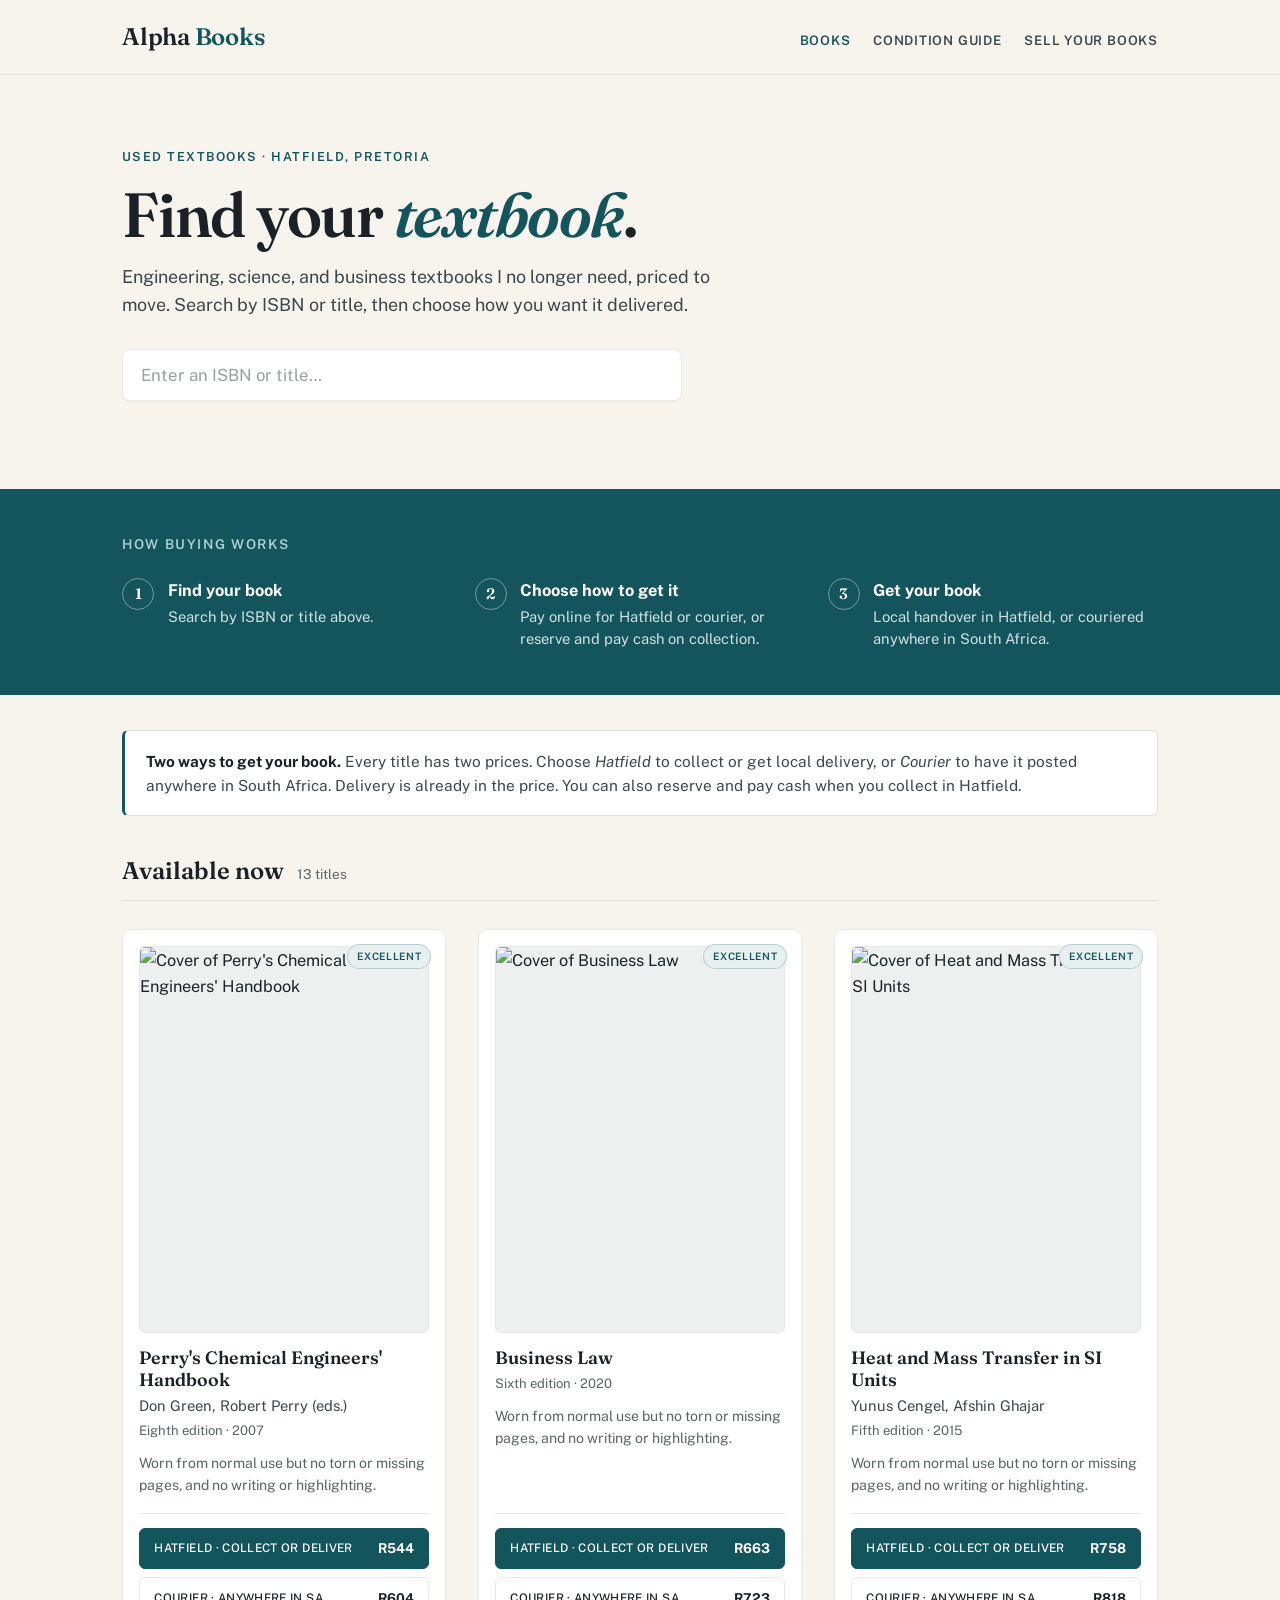
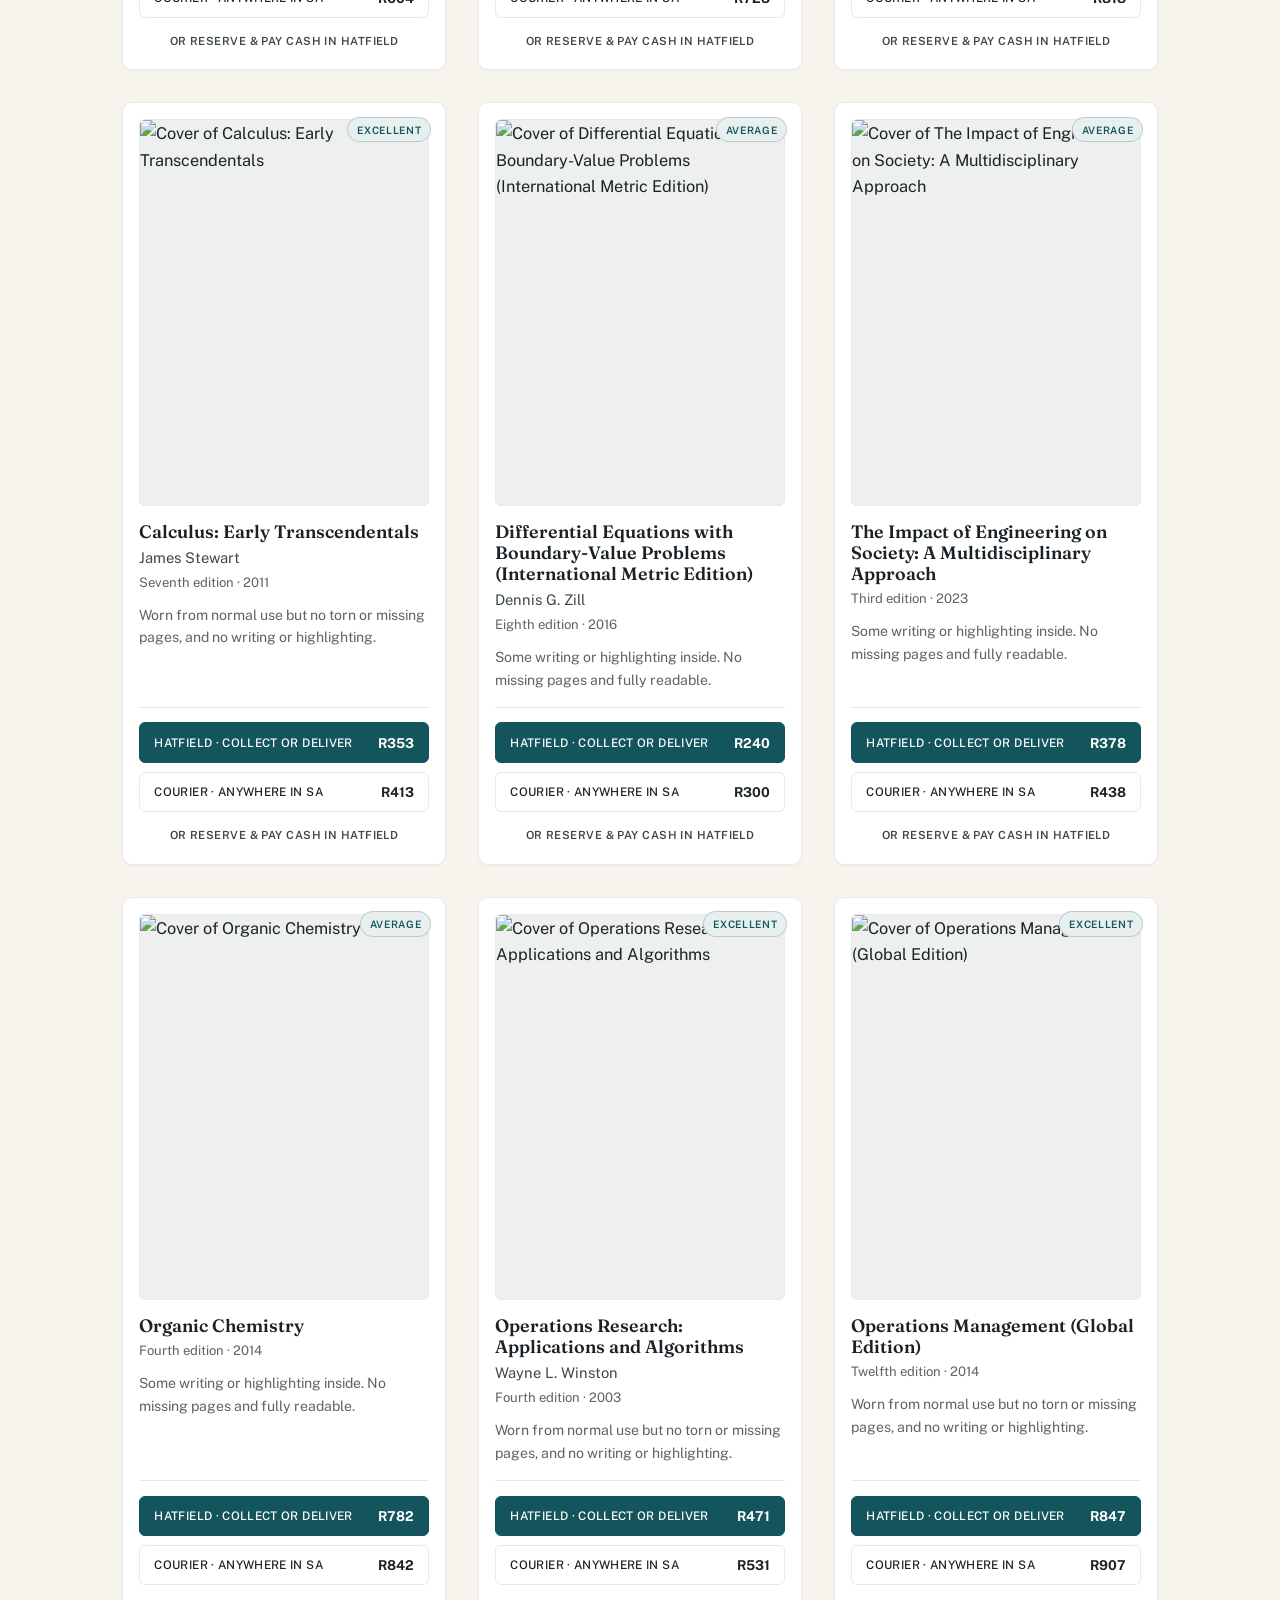
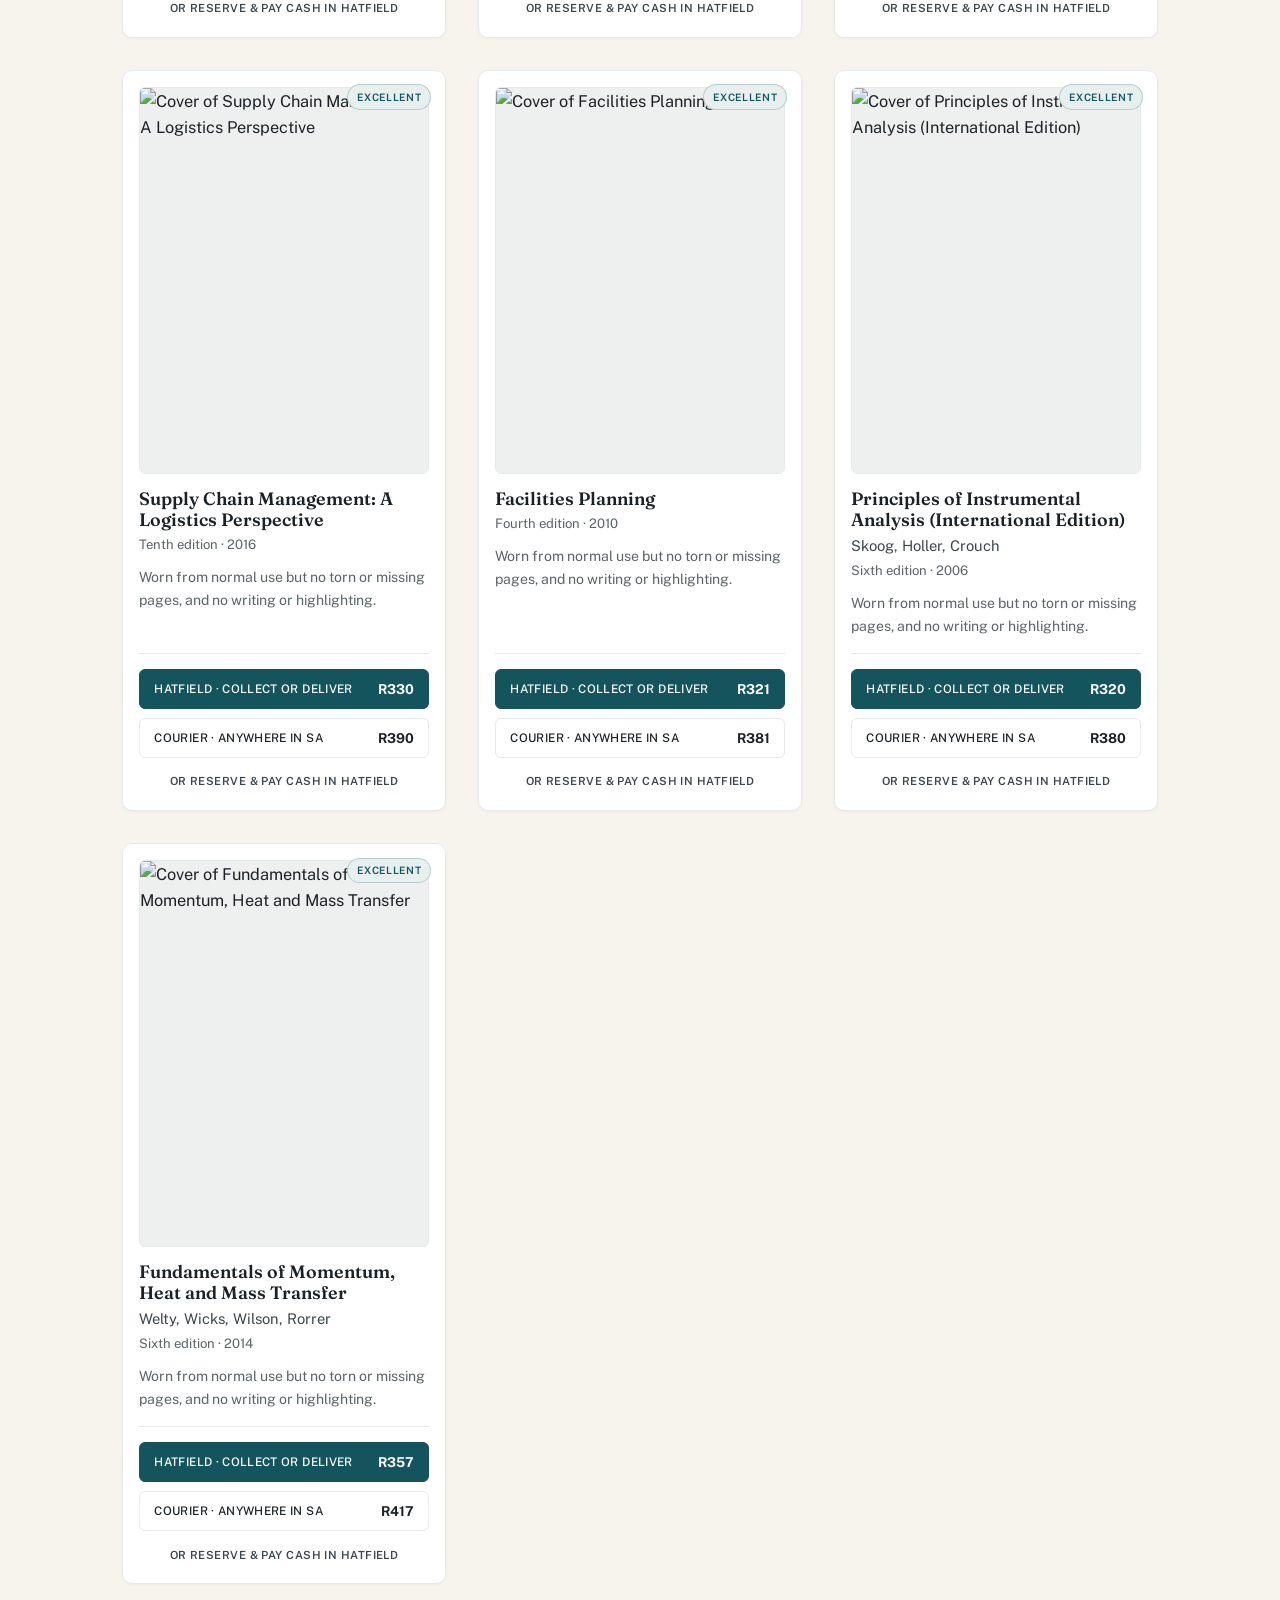
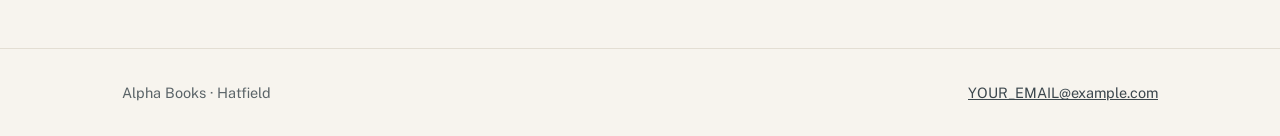
==== index.html @ f1df75d4 "Add files via upload" ====
<!DOCTYPE html>
<html lang="en">
<head>
<meta charset="UTF-8">
<meta name="viewport" content="width=device-width, initial-scale=1.0">
<title>Alpha Books Hatfield | Used textbooks for sale</title>
<meta name="description" content="Used engineering, science, and business textbooks for sale. Search by ISBN or title. Collect in Hatfield, courier anywhere in SA, or pay cash on collection.">

<link rel="preconnect" href="https://fonts.googleapis.com">
<link rel="preconnect" href="https://fonts.gstatic.com" crossorigin>
<link href="https://fonts.googleapis.com/css2?family=Fraunces:ital,opsz,wght@0,9..144,400;0,9..144,600;1,9..144,600&family=Public+Sans:wght@400;500;600;700&display=swap" rel="stylesheet">

<link rel="stylesheet" href="styles.css">
</head>
<body>

<header class="site-header">
  <div class="wrap">
    <a class="brand" href="index.html">Alpha <span>Books</span></a>
    <nav class="nav" aria-label="Primary">
      <a href="index.html" aria-current="page">Books</a>
      <a href="condition.html">Condition guide</a>
      <a href="sell.html">Sell your books</a>
    </nav>
  </div>
</header>

<main>
  <section class="hero">
    <div class="wrap">
      <p class="eyebrow">Used textbooks &middot; Hatfield, Pretoria</p>
      <h1>Find your <em>textbook</em>.</h1>
      <p>Engineering, science, and business textbooks I no longer need, priced to move. Search by ISBN or title, then choose how you want it delivered.</p>
      <div class="hero-search">
        <label for="search" class="visually-hidden">Search by ISBN or title</label>
        <input id="search" type="search" inputmode="search" autocomplete="off"
               placeholder="Enter an ISBN or title…">
      </div>
    </div>
  </section>

  <section class="steps-band">
    <div class="wrap">
      <h2>How buying works</h2>
      <ol class="band-steps">
        <li><span>1</span><div><strong>Find your book</strong>Search by ISBN or title above.</div></li>
        <li><span>2</span><div><strong>Choose how to get it</strong>Pay online for Hatfield or courier, or reserve and pay cash on collection.</div></li>
        <li><span>3</span><div><strong>Get your book</strong>Local handover in Hatfield, or couriered anywhere in South Africa.</div></li>
      </ol>
    </div>
  </section>

  <div class="wrap">
    <div class="note">
      <strong>Two ways to get your book.</strong> Every title has two prices. Choose
      <em>Hatfield</em> to collect or get local delivery, or <em>Courier</em> to have it
      posted anywhere in South Africa. Delivery is already in the price. You can also
      reserve and pay cash when you collect in Hatfield.
    </div>

    <div class="section-head">
      <h2>Available now</h2>
      <span class="count" id="count">Loading…</span>
    </div>

    <!-- The shelf is built from books.js. To manage your stock, edit books.js. -->
    <div class="shelf" id="shelf"></div>

    <p class="no-results" id="no-results" hidden>
      No match on the shelf right now.
      <a href="mailto:YOUR_EMAIL@example.com?subject=Book%20request">Ask me to look out for it</a>.
    </p>
  </div>
</main>

<footer class="site-footer">
  <div class="wrap">
    <span>Alpha Books &middot; Hatfield</span>
    <span><a href="mailto:YOUR_EMAIL@example.com">YOUR_EMAIL@example.com</a></span>
  </div>
</footer>

<script src="books.js"></script>
<script src="app.js"></script>
</body>
</html>
---- styles.css ----
/* =========================================================
   Second Reader — styled to the Alpha CR Solutions identity
   Teal + warm cream, Fraunces display, Public Sans body.
   ========================================================= */

:root {
  --paper:     #f7f4ee;  /* cream page background */
  --surface:   #ffffff;  /* white cards */
  --ink:       #1b2227;  /* primary text */
  --ink-2:     #3c474d;  /* secondary text */
  --muted:     #5b6468;  /* captions */
  --teal:      #14545c;  /* brand teal */
  --teal-dark: #0e3d44;  /* hover */
  --teal-soft: #e7efef;  /* tint */
  --line:      #e3ded3;  /* hairline on cream */
  --line-2:    #e7eaea;  /* hairline on white */

  --display: "Fraunces", Georgia, "Times New Roman", serif;
  --body:    "Public Sans", system-ui, -apple-system, sans-serif;
  --mono:    "Public Sans", system-ui, sans-serif;

  --maxw: 1100px;
  --gap: clamp(1rem, 2.5vw, 2rem);
}

*, *::before, *::after { box-sizing: border-box; }
html { -webkit-text-size-adjust: 100%; }

body {
  margin: 0;
  background: var(--paper);
  color: var(--ink);
  font-family: var(--body);
  font-size: 1.02rem;
  line-height: 1.6;
  font-weight: 400;
  min-height: 100vh;
  display: flex;
  flex-direction: column;
}
main { flex: 1; }
img { max-width: 100%; display: block; }
a { color: var(--teal); }

:focus-visible { outline: 2px solid var(--teal); outline-offset: 3px; }

.wrap {
  width: 100%;
  max-width: var(--maxw);
  margin-inline: auto;
  padding-inline: var(--gap);
}

/* ---------- Header / nav ---------- */
.site-header { border-bottom: 1px solid var(--line); background: var(--paper); }
.site-header .wrap {
  display: flex; align-items: baseline; justify-content: space-between;
  gap: 1rem; padding-block: 1.1rem; flex-wrap: wrap;
}
.brand {
  font-family: var(--display); font-weight: 600; font-size: 1.5rem;
  letter-spacing: -0.01em; text-decoration: none; color: var(--ink);
}
.brand span { color: var(--teal); }
.nav {
  display: flex; gap: 1.4rem; font-family: var(--body);
  font-size: 0.82rem; font-weight: 600; text-transform: uppercase; letter-spacing: 0.06em;
}
.nav a { text-decoration: none; color: var(--ink-2); padding-block: 0.2rem; }
.nav a:hover, .nav a[aria-current="page"] { color: var(--teal); }

/* ---------- Hero ---------- */
.hero { padding-block: clamp(2.5rem, 7vw, 4.5rem) clamp(1.5rem, 4vw, 2.5rem); }
.hero .eyebrow {
  font-family: var(--body); font-size: 0.78rem; font-weight: 600;
  text-transform: uppercase; letter-spacing: 0.12em; color: var(--teal); margin: 0 0 1rem;
}
.hero h1 {
  font-family: var(--display); font-weight: 600;
  font-size: clamp(2.3rem, 6vw, 3.9rem); line-height: 1.03;
  letter-spacing: -0.02em; margin: 0 0 1rem; max-width: 18ch;
}
.hero h1 em { font-style: italic; color: var(--teal); }
.hero p { max-width: 54ch; color: var(--ink-2); font-size: 1.12rem; margin: 0; }

.hero-search { margin-top: 1.8rem; max-width: 560px; }
.hero-search input {
  width: 100%; font-family: var(--body); font-size: 1.05rem; color: var(--ink);
  background: var(--surface); border: 1px solid var(--line-2); border-radius: 8px;
  padding: 0.95rem 1.1rem; box-shadow: 0 1px 2px rgba(0,0,0,0.04);
}
.hero-search input::placeholder { color: #98a0a3; }

/* ---------- Steps band (how it works) ---------- */
.steps-band {
  background: var(--teal); color: #eaf3f3;
  margin-top: clamp(2rem, 5vw, 3rem); padding-block: clamp(2rem, 4vw, 2.8rem);
}
.steps-band h2 {
  font-family: var(--body); font-weight: 600; font-size: 0.85rem;
  text-transform: uppercase; letter-spacing: 0.12em; color: #a9d2d4;
  margin: 0 0 1.4rem;
}
.band-steps {
  list-style: none; margin: 0; padding: 0;
  display: grid; grid-template-columns: repeat(auto-fit, minmax(220px, 1fr)); gap: 1.4rem;
}
.band-steps li { display: flex; gap: 0.85rem; align-items: flex-start; }
.band-steps li > span {
  flex-shrink: 0; width: 2rem; height: 2rem; border-radius: 50%;
  border: 1px solid rgba(255,255,255,0.4); display: grid; place-items: center;
  font-family: var(--display); font-weight: 600; font-size: 0.95rem; color: #fff;
}
.band-steps strong { display: block; color: #fff; font-size: 1.02rem; margin-bottom: 0.2rem; }
.band-steps div { font-size: 0.92rem; color: #cfe3e3; line-height: 1.5; }

/* ---------- Delivery note ---------- */
.note {
  border: 1px solid var(--line); border-left: 3px solid var(--teal);
  background: var(--surface); border-radius: 6px;
  padding: 1.1rem 1.3rem; margin-block: 2.2rem; font-size: 0.96rem; color: var(--ink-2);
}
.note strong { color: var(--ink); }

/* ---------- Section heading ---------- */
.section-head {
  display: flex; align-items: baseline; gap: 0.8rem;
  border-bottom: 1px solid var(--line); padding-bottom: 0.6rem; margin-block: 2.2rem 1.8rem;
}
.section-head h2 { font-family: var(--display); font-weight: 600; font-size: 1.5rem; margin: 0; }
.section-head .count { font-family: var(--body); font-size: 0.85rem; color: var(--muted); }

/* ---------- Book grid ---------- */
.shelf {
  display: grid; grid-template-columns: repeat(auto-fill, minmax(min(100%, 270px), 1fr));
  gap: var(--gap); padding-bottom: 4rem;
}
.book {
  background: var(--surface); border: 1px solid var(--line-2); border-radius: 10px;
  padding: 1rem; display: flex; flex-direction: column; position: relative;
  box-shadow: 0 1px 3px rgba(0,0,0,0.04);
}
.book .cover {
  aspect-ratio: 3 / 4; background: #eef0ef; border: 1px solid var(--line-2);
  border-radius: 6px; overflow: hidden; margin-bottom: 0.9rem;
}
.book .cover img { width: 100%; height: 100%; object-fit: cover; }

.stamp {
  position: absolute; top: 0.85rem; right: 0.85rem;
  font-family: var(--body); font-weight: 600; font-size: 0.64rem;
  letter-spacing: 0.07em; text-transform: uppercase; color: var(--teal);
  background: var(--teal-soft); border: 1px solid rgba(20,84,92,0.22);
  border-radius: 999px; padding: 0.22rem 0.55rem;
}

.book h3 { font-family: var(--display); font-weight: 600; font-size: 1.12rem; line-height: 1.18; margin: 0 0 0.25rem; }
.book .author { color: var(--ink-2); font-size: 0.92rem; margin: 0 0 0.15rem; }
.book .detail { color: var(--muted); font-size: 0.82rem; margin: 0 0 0.7rem; }
.book .blurb { font-size: 0.88rem; color: var(--muted); margin: 0 0 1rem; flex: 1; }

.buy-row { border-top: 1px solid var(--line-2); padding-top: 0.9rem; display: grid; gap: 0.55rem; }
.buy {
  display: flex; align-items: center; justify-content: space-between; gap: 0.6rem; width: 100%;
  font-family: var(--body); font-weight: 500; font-size: 0.85rem;
  background: var(--teal); color: #fff; border: 1px solid var(--teal); border-radius: 6px;
  padding: 0.7rem 0.9rem; cursor: pointer; text-decoration: none;
  transition: background 120ms ease, border-color 120ms ease, color 120ms ease;
}
.buy:hover { background: var(--teal-dark); border-color: var(--teal-dark); }
.buy .label { text-transform: uppercase; letter-spacing: 0.03em; font-size: 0.74rem; }
.buy .price { font-weight: 700; }
.buy.alt { background: transparent; color: var(--ink); border-color: var(--line-2); }
.buy.alt:hover { background: var(--teal); color: #fff; border-color: var(--teal); }

.cod-link {
  display: block; text-align: center; font-family: var(--body); font-weight: 600;
  font-size: 0.7rem; letter-spacing: 0.04em; text-transform: uppercase;
  color: var(--ink-2); text-decoration: none; padding: 0.4rem 0 0.1rem;
  border-bottom: 1px dotted transparent; align-self: center;
}
.cod-link:hover, .cod-link:focus-visible { color: var(--teal); border-bottom-color: var(--teal); }

/* ---------- Forms ---------- */
.form-page { padding-block: clamp(2rem, 5vw, 3.5rem) 4rem; }
.form-page h1 {
  font-family: var(--display); font-weight: 600;
  font-size: clamp(2rem, 5vw, 2.9rem); letter-spacing: -0.02em; margin: 0 0 1rem;
}
.lede { max-width: 62ch; color: var(--ink-2); font-size: 1.08rem; }

.steps {
  list-style: none; counter-reset: step; padding: 0; margin: 2rem 0;
  display: grid; gap: 0.6rem; max-width: 62ch;
}
.steps li { counter-increment: step; position: relative; padding-left: 2.6rem; color: var(--ink-2); }
.steps li::before {
  content: counter(step); position: absolute; left: 0; top: -0.1rem;
  font-family: var(--display); font-weight: 600; color: var(--teal);
  border: 1px solid var(--teal); border-radius: 50%;
  width: 1.8rem; height: 1.8rem; display: grid; place-items: center; font-size: 0.85rem;
}

form.card-form {
  background: var(--surface); border: 1px solid var(--line-2); border-radius: 10px;
  padding: clamp(1.2rem, 3vw, 2rem); max-width: 640px; margin-top: 1.5rem;
}
.field { margin-bottom: 1.1rem; }
.field label {
  display: block; font-family: var(--body); font-weight: 600; font-size: 0.76rem;
  text-transform: uppercase; letter-spacing: 0.06em; color: var(--ink-2); margin-bottom: 0.35rem;
}
.field input, .field select, .field textarea {
  width: 100%; font-family: var(--body); font-size: 1rem; color: var(--ink);
  background: var(--paper); border: 1px solid var(--line); border-radius: 6px; padding: 0.65rem 0.7rem;
}
.field textarea { min-height: 7rem; resize: vertical; }
.field .hint { font-size: 0.82rem; color: var(--muted); margin-top: 0.35rem; }
.row2 { display: grid; grid-template-columns: 1fr 1fr; gap: 1rem; }
@media (max-width: 520px) { .row2 { grid-template-columns: 1fr; } }

button.submit {
  font-family: var(--body); font-weight: 600; text-transform: uppercase; letter-spacing: 0.05em;
  font-size: 0.9rem; background: var(--teal); color: #fff; border: 1px solid var(--teal);
  border-radius: 6px; padding: 0.8rem 1.4rem; cursor: pointer;
}
button.submit:hover { background: var(--teal-dark); border-color: var(--teal-dark); }

/* ---------- Thanks ---------- */
.thanks { padding-block: clamp(3rem, 8vw, 5rem) 4rem; }
.thanks .check {
  display: inline-block; font-family: var(--body); font-weight: 600; color: var(--teal);
  background: var(--teal-soft); border: 1px solid rgba(20,84,92,0.22); border-radius: 999px;
  padding: 0.3rem 0.7rem; text-transform: uppercase; letter-spacing: 0.07em;
  font-size: 0.78rem; margin-bottom: 1.4rem;
}

/* ---------- Search (legacy / shared) ---------- */
.search { margin-bottom: 1.6rem; }
.search input {
  width: 100%; max-width: 440px; font-family: var(--body); font-size: 0.98rem; color: var(--ink);
  background: var(--surface); border: 1px solid var(--line-2); border-radius: 8px; padding: 0.75rem 0.95rem;
}
.no-results { color: var(--muted); padding: 0.5rem 0 4rem; }
.no-results a { color: var(--teal); }

.visually-hidden {
  position: absolute; width: 1px; height: 1px; padding: 0; margin: -1px;
  overflow: hidden; clip: rect(0 0 0 0); white-space: nowrap; border: 0;
}

/* ---------- ISBN lookup ---------- */
.isbn-lookup { display: flex; gap: 0.6rem; align-items: stretch; flex-wrap: wrap; }
.isbn-lookup input {
  flex: 1; min-width: 200px; font-family: var(--body); font-size: 1rem; color: var(--ink);
  background: var(--paper); border: 1px solid var(--line); border-radius: 6px; padding: 0.65rem 0.7rem;
}
.isbn-lookup button {
  font-family: var(--body); font-weight: 600; text-transform: uppercase; letter-spacing: 0.05em;
  font-size: 0.82rem; background: var(--teal); color: #fff; border: 1px solid var(--teal);
  border-radius: 6px; padding: 0.66rem 1.1rem; cursor: pointer; white-space: nowrap;
}
.isbn-lookup button:hover { background: var(--teal-dark); border-color: var(--teal-dark); }
.isbn-status { font-family: var(--body); font-size: 0.82rem; color: var(--muted); margin: 0.5rem 0 0; min-height: 1em; }
.isbn-preview {
  display: flex; gap: 0.8rem; align-items: center; margin-top: 0.9rem; padding: 0.7rem;
  border: 1px dashed var(--line); border-radius: 6px; background: var(--paper);
}
.isbn-preview img { width: 46px; height: 64px; object-fit: cover; border: 1px solid var(--line); flex-shrink: 0; }

/* ---------- Condition guide ---------- */
.guide { max-width: 780px; }
.guide h2 { font-family: var(--display); font-weight: 600; font-size: 1.3rem; margin: 2.2rem 0 0.6rem; }
.guide p { color: var(--ink-2); }
.grade {
  display: flex; gap: 1rem; padding: 1rem 0; border-bottom: 1px solid var(--line); align-items: flex-start;
}
.grade .tag {
  flex-shrink: 0; font-family: var(--body); font-weight: 600; font-size: 0.7rem;
  text-transform: uppercase; letter-spacing: 0.06em; color: var(--teal); background: var(--teal-soft);
  border: 1px solid rgba(20,84,92,0.22); border-radius: 999px; padding: 0.3rem 0.6rem;
  min-width: 104px; text-align: center;
}
.grade p { margin: 0; }
.defects { margin: 1.2rem 0 0; padding-left: 1.1rem; color: var(--muted); }
.defects li { margin: 0.35rem 0; break-inside: avoid; }
@media (min-width: 620px) { .defects { columns: 2; column-gap: 2.4rem; } }

/* ---------- Footer ---------- */
.site-footer { border-top: 1px solid var(--line); margin-top: auto; padding-block: 2rem; font-size: 0.9rem; color: var(--muted); }
.site-footer .wrap { display: flex; justify-content: space-between; gap: 1rem; flex-wrap: wrap; }
.site-footer a { color: var(--ink-2); }

/* ---------- Motion ---------- */
@media (prefers-reduced-motion: no-preference) {
  .book { animation: rise 420ms ease both; }
  .shelf .book:nth-child(2) { animation-delay: 50ms; }
  .shelf .book:nth-child(3) { animation-delay: 100ms; }
  .shelf .book:nth-child(4) { animation-delay: 150ms; }
  @keyframes rise { from { opacity: 0; transform: translateY(10px); } to { opacity: 1; transform: translateY(0); } }
}
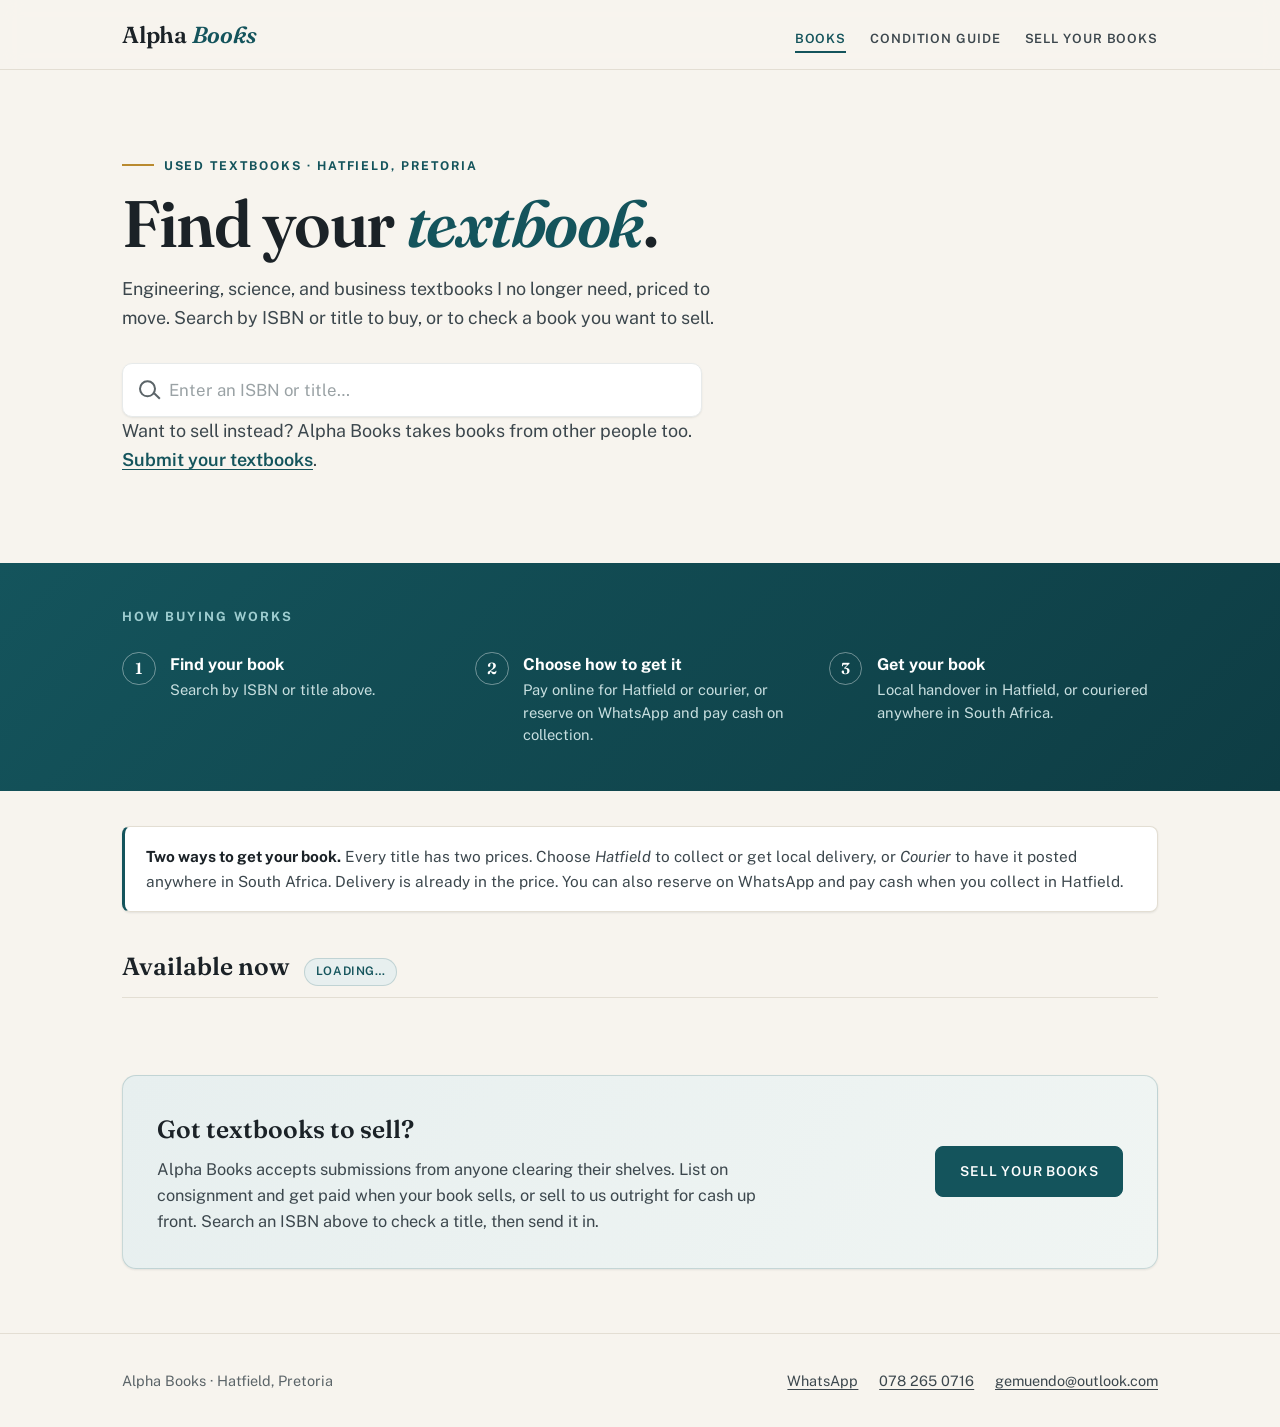
==== commit 3b4ec4e2: "Add files via upload" ====
--- a/index.html
+++ b/index.html
@@ -3,8 +3,9 @@
 <head>
 <meta charset="UTF-8">
 <meta name="viewport" content="width=device-width, initial-scale=1.0">
+<meta name="theme-color" content="#14545c">
 <title>Alpha Books Hatfield | Used textbooks for sale</title>
-<meta name="description" content="Used engineering, science, and business textbooks for sale. Search by ISBN or title. Collect in Hatfield, courier anywhere in SA, or pay cash on collection.">
+<meta name="description" content="Buy and sell used engineering, science, and business textbooks in Hatfield, Pretoria. Search by ISBN. Collect in Hatfield, courier anywhere in SA, or pay cash on collection.">
 
 <link rel="preconnect" href="https://fonts.googleapis.com">
 <link rel="preconnect" href="https://fonts.gstatic.com" crossorigin>
@@ -30,12 +31,13 @@
     <div class="wrap">
       <p class="eyebrow">Used textbooks &middot; Hatfield, Pretoria</p>
       <h1>Find your <em>textbook</em>.</h1>
-      <p>Engineering, science, and business textbooks I no longer need, priced to move. Search by ISBN or title, then choose how you want it delivered.</p>
+      <p>Engineering, science, and business textbooks I no longer need, priced to move. Search by ISBN or title to buy, or to check a book you want to sell.</p>
       <div class="hero-search">
         <label for="search" class="visually-hidden">Search by ISBN or title</label>
         <input id="search" type="search" inputmode="search" autocomplete="off"
                placeholder="Enter an ISBN or title…">
       </div>
+      <p class="hero-sell">Want to sell instead? Alpha Books takes books from other people too. <a href="sell.html">Submit your textbooks</a>.</p>
     </div>
   </section>
 
@@ -44,7 +46,7 @@
       <h2>How buying works</h2>
       <ol class="band-steps">
         <li><span>1</span><div><strong>Find your book</strong>Search by ISBN or title above.</div></li>
-        <li><span>2</span><div><strong>Choose how to get it</strong>Pay online for Hatfield or courier, or reserve and pay cash on collection.</div></li>
+        <li><span>2</span><div><strong>Choose how to get it</strong>Pay online for Hatfield or courier, or reserve on WhatsApp and pay cash on collection.</div></li>
         <li><span>3</span><div><strong>Get your book</strong>Local handover in Hatfield, or couriered anywhere in South Africa.</div></li>
       </ol>
     </div>
@@ -55,7 +57,7 @@
       <strong>Two ways to get your book.</strong> Every title has two prices. Choose
       <em>Hatfield</em> to collect or get local delivery, or <em>Courier</em> to have it
       posted anywhere in South Africa. Delivery is already in the price. You can also
-      reserve and pay cash when you collect in Hatfield.
+      reserve on WhatsApp and pay cash when you collect in Hatfield.
     </div>
 
     <div class="section-head">
@@ -67,16 +69,31 @@
     <div class="shelf" id="shelf"></div>
 
     <p class="no-results" id="no-results" hidden>
-      No match on the shelf right now.
-      <a href="mailto:YOUR_EMAIL@example.com?subject=Book%20request">Ask me to look out for it</a>.
+      Not in stock and not found in the book databases. If you have this book,
+      you can <a href="sell.html">sell it through Alpha Books</a>, or
+      <a href="mailto:gemuendo@outlook.com?subject=Book%20request">ask me to look out for it</a>.
     </p>
   </div>
+
+  <section class="wrap">
+    <div class="sell-cta">
+      <div>
+        <h2>Got textbooks to sell?</h2>
+        <p>Alpha Books accepts submissions from anyone clearing their shelves. List on consignment and get paid when your book sells, or sell to us outright for cash up front. Search an ISBN above to check a title, then send it in.</p>
+      </div>
+      <a class="cta-btn" href="sell.html">Sell your books</a>
+    </div>
+  </section>
 </main>
 
 <footer class="site-footer">
   <div class="wrap">
-    <span>Alpha Books &middot; Hatfield</span>
-    <span><a href="mailto:YOUR_EMAIL@example.com">YOUR_EMAIL@example.com</a></span>
+    <span>Alpha Books &middot; Hatfield, Pretoria</span>
+    <span class="contact">
+      <a href="https://wa.me/27608837967" target="_blank" rel="noopener">WhatsApp</a>
+      <a href="tel:+27782650716">078 265 0716</a>
+      <a href="mailto:gemuendo@outlook.com">gemuendo@outlook.com</a>
+    </span>
   </div>
 </footer>
 
--- a/styles.css
+++ b/styles.css
@@ -1,30 +1,36 @@
 /* =========================================================
-   Second Reader — styled to the Alpha CR Solutions identity
-   Teal + warm cream, Fraunces display, Public Sans body.
+   Alpha Books Hatfield — Alpha CR Solutions identity
+   Teal #14545c on warm cream, Fraunces display, Public Sans body.
+   Motion: one orchestrated hero entrance, scroll reveals on the
+   shelf, quiet micro-interactions. Reduced motion respected.
    ========================================================= */
 
 :root {
-  --paper:     #f7f4ee;  /* cream page background */
-  --surface:   #ffffff;  /* white cards */
-  --ink:       #1b2227;  /* primary text */
-  --ink-2:     #3c474d;  /* secondary text */
-  --muted:     #5b6468;  /* captions */
-  --teal:      #14545c;  /* brand teal */
-  --teal-dark: #0e3d44;  /* hover */
-  --teal-soft: #e7efef;  /* tint */
-  --line:      #e3ded3;  /* hairline on cream */
-  --line-2:    #e7eaea;  /* hairline on white */
+  --paper:     #f7f4ee;
+  --surface:   #ffffff;
+  --ink:       #1b2227;
+  --ink-2:     #3c474d;
+  --muted:     #5b6468;
+  --teal:      #14545c;
+  --teal-dark: #0e3d44;
+  --teal-soft: #e7efef;
+  --gold:      #b98a2f;          /* sparing warm accent */
+  --line:      #e3ded3;
+  --line-2:    #e7eaea;
 
   --display: "Fraunces", Georgia, "Times New Roman", serif;
   --body:    "Public Sans", system-ui, -apple-system, sans-serif;
-  --mono:    "Public Sans", system-ui, sans-serif;
-
+
+  --shadow-1: 0 1px 2px rgba(27,34,39,0.05), 0 1px 3px rgba(27,34,39,0.04);
+  --shadow-2: 0 10px 28px -10px rgba(20,84,92,0.22), 0 4px 10px -4px rgba(27,34,39,0.08);
+
+  --ease: cubic-bezier(0.22, 1, 0.36, 1);
   --maxw: 1100px;
   --gap: clamp(1rem, 2.5vw, 2rem);
 }
 
 *, *::before, *::after { box-sizing: border-box; }
-html { -webkit-text-size-adjust: 100%; }
+html { -webkit-text-size-adjust: 100%; scroll-behavior: smooth; }
 
 body {
   margin: 0;
@@ -33,153 +39,282 @@
   font-family: var(--body);
   font-size: 1.02rem;
   line-height: 1.6;
-  font-weight: 400;
   min-height: 100vh;
   display: flex;
   flex-direction: column;
+  -webkit-font-smoothing: antialiased;
 }
 main { flex: 1; }
 img { max-width: 100%; display: block; }
 a { color: var(--teal); }
-
-:focus-visible { outline: 2px solid var(--teal); outline-offset: 3px; }
-
-.wrap {
-  width: 100%;
-  max-width: var(--maxw);
-  margin-inline: auto;
-  padding-inline: var(--gap);
-}
-
-/* ---------- Header / nav ---------- */
-.site-header { border-bottom: 1px solid var(--line); background: var(--paper); }
+::selection { background: var(--teal); color: #fff; }
+
+:focus-visible { outline: 2px solid var(--teal); outline-offset: 3px; border-radius: 2px; }
+
+.wrap { width: 100%; max-width: var(--maxw); margin-inline: auto; padding-inline: var(--gap); }
+
+/* ---------- Header ---------- */
+.site-header {
+  position: sticky; top: 0; z-index: 50;
+  background: rgba(247,244,238,0.88);
+  backdrop-filter: blur(10px);
+  -webkit-backdrop-filter: blur(10px);
+  border-bottom: 1px solid var(--line);
+  transition: box-shadow 240ms var(--ease), background 240ms var(--ease);
+}
+.site-header.scrolled { box-shadow: 0 4px 18px -10px rgba(27,34,39,0.22); background: rgba(247,244,238,0.96); }
 .site-header .wrap {
   display: flex; align-items: baseline; justify-content: space-between;
-  gap: 1rem; padding-block: 1.1rem; flex-wrap: wrap;
+  gap: 1rem; padding-block: 1rem; flex-wrap: wrap;
 }
 .brand {
-  font-family: var(--display); font-weight: 600; font-size: 1.5rem;
+  font-family: var(--display); font-weight: 600; font-size: 1.45rem;
   letter-spacing: -0.01em; text-decoration: none; color: var(--ink);
 }
-.brand span { color: var(--teal); }
-.nav {
-  display: flex; gap: 1.4rem; font-family: var(--body);
-  font-size: 0.82rem; font-weight: 600; text-transform: uppercase; letter-spacing: 0.06em;
-}
-.nav a { text-decoration: none; color: var(--ink-2); padding-block: 0.2rem; }
+.brand span { color: var(--teal); font-style: italic; }
+.nav { display: flex; gap: 1.5rem; font-size: 0.8rem; font-weight: 600; text-transform: uppercase; letter-spacing: 0.07em; }
+.nav a { position: relative; text-decoration: none; color: var(--ink-2); padding-block: 0.25rem; }
+.nav a::after {
+  content: ""; position: absolute; left: 0; right: 100%; bottom: 0;
+  height: 2px; background: var(--teal);
+  transition: right 260ms var(--ease);
+}
+.nav a:hover::after, .nav a[aria-current="page"]::after { right: 0; }
 .nav a:hover, .nav a[aria-current="page"] { color: var(--teal); }
 
-/* ---------- Hero ---------- */
-.hero { padding-block: clamp(2.5rem, 7vw, 4.5rem) clamp(1.5rem, 4vw, 2.5rem); }
+/* ---------- Hero (staggered entrance) ---------- */
+.hero { padding-block: clamp(2.6rem, 7vw, 4.8rem) clamp(1.5rem, 4vw, 2.5rem); }
 .hero .eyebrow {
-  font-family: var(--body); font-size: 0.78rem; font-weight: 600;
-  text-transform: uppercase; letter-spacing: 0.12em; color: var(--teal); margin: 0 0 1rem;
-}
+  font-size: 0.76rem; font-weight: 700; text-transform: uppercase;
+  letter-spacing: 0.16em; color: var(--teal); margin: 0 0 1rem;
+  display: inline-flex; align-items: center; gap: 0.6rem;
+}
+.hero .eyebrow::before { content: ""; width: 2rem; height: 2px; background: var(--gold); }
 .hero h1 {
   font-family: var(--display); font-weight: 600;
-  font-size: clamp(2.3rem, 6vw, 3.9rem); line-height: 1.03;
-  letter-spacing: -0.02em; margin: 0 0 1rem; max-width: 18ch;
+  font-size: clamp(2.4rem, 6.2vw, 4.1rem); line-height: 1.02;
+  letter-spacing: -0.022em; margin: 0 0 1.1rem; max-width: 18ch;
 }
 .hero h1 em { font-style: italic; color: var(--teal); }
-.hero p { max-width: 54ch; color: var(--ink-2); font-size: 1.12rem; margin: 0; }
-
-.hero-search { margin-top: 1.8rem; max-width: 560px; }
+.hero p { max-width: 56ch; color: var(--ink-2); font-size: 1.12rem; margin: 0; }
+
+.hero-search { margin-top: 1.9rem; max-width: 580px; position: relative; }
 .hero-search input {
   width: 100%; font-family: var(--body); font-size: 1.05rem; color: var(--ink);
-  background: var(--surface); border: 1px solid var(--line-2); border-radius: 8px;
-  padding: 0.95rem 1.1rem; box-shadow: 0 1px 2px rgba(0,0,0,0.04);
-}
-.hero-search input::placeholder { color: #98a0a3; }
-
-/* ---------- Steps band (how it works) ---------- */
+  background: var(--surface); border: 1px solid var(--line-2); border-radius: 10px;
+  padding: 1rem 1.15rem 1rem 2.9rem;
+  box-shadow: var(--shadow-1);
+  transition: box-shadow 220ms var(--ease), border-color 220ms var(--ease);
+}
+.hero-search::before {
+  content: ""; position: absolute; left: 1.05rem; top: 50%;
+  width: 1.05rem; height: 1.05rem; transform: translateY(-58%);
+  border: 2px solid var(--muted); border-radius: 50%;
+  -webkit-mask: none; pointer-events: none;
+}
+.hero-search::after {
+  content: ""; position: absolute; left: 1.95rem; top: 58%;
+  width: 0.5rem; height: 2px; background: var(--muted);
+  transform: rotate(45deg); pointer-events: none;
+}
+.hero-search input:focus { outline: none; border-color: var(--teal); box-shadow: 0 0 0 4px rgba(20,84,92,0.12), var(--shadow-1); }
+.hero-search input::placeholder { color: #9aa2a5; }
+
+.hero-sell { margin-top: 1rem; font-size: 0.95rem; color: var(--muted); }
+.hero-sell a { color: var(--teal); font-weight: 600; text-underline-offset: 3px; }
+
+@media (prefers-reduced-motion: no-preference) {
+  .hero .eyebrow, .hero h1, .hero p, .hero-search, .hero-sell {
+    animation: hero-in 700ms var(--ease) both;
+  }
+  .hero h1 { animation-delay: 90ms; }
+  .hero p { animation-delay: 180ms; }
+  .hero-search { animation-delay: 280ms; }
+  .hero-sell { animation-delay: 380ms; }
+  @keyframes hero-in {
+    from { opacity: 0; transform: translateY(16px); }
+    to   { opacity: 1; transform: translateY(0); }
+  }
+}
+
+/* ---------- Steps band ---------- */
 .steps-band {
-  background: var(--teal); color: #eaf3f3;
-  margin-top: clamp(2rem, 5vw, 3rem); padding-block: clamp(2rem, 4vw, 2.8rem);
+  background: linear-gradient(135deg, var(--teal) 0%, var(--teal-dark) 100%);
+  color: #eaf3f3;
+  margin-top: clamp(2rem, 5vw, 3rem);
+  padding-block: clamp(2rem, 4vw, 2.8rem);
 }
 .steps-band h2 {
-  font-family: var(--body); font-weight: 600; font-size: 0.85rem;
-  text-transform: uppercase; letter-spacing: 0.12em; color: #a9d2d4;
-  margin: 0 0 1.4rem;
+  font-size: 0.8rem; font-weight: 700; text-transform: uppercase;
+  letter-spacing: 0.16em; color: #9ecdd0; margin: 0 0 1.5rem;
 }
 .band-steps {
   list-style: none; margin: 0; padding: 0;
-  display: grid; grid-template-columns: repeat(auto-fit, minmax(220px, 1fr)); gap: 1.4rem;
-}
-.band-steps li { display: flex; gap: 0.85rem; align-items: flex-start; }
+  display: grid; grid-template-columns: repeat(auto-fit, minmax(220px, 1fr)); gap: 1.5rem;
+}
+.band-steps li { display: flex; gap: 0.9rem; align-items: flex-start; }
 .band-steps li > span {
-  flex-shrink: 0; width: 2rem; height: 2rem; border-radius: 50%;
-  border: 1px solid rgba(255,255,255,0.4); display: grid; place-items: center;
-  font-family: var(--display); font-weight: 600; font-size: 0.95rem; color: #fff;
-}
+  flex-shrink: 0; width: 2.1rem; height: 2.1rem; border-radius: 50%;
+  border: 1px solid rgba(255,255,255,0.4);
+  display: grid; place-items: center;
+  font-family: var(--display); font-weight: 600; font-size: 1rem; color: #fff;
+  transition: background 200ms var(--ease), transform 200ms var(--ease);
+}
+.band-steps li:hover > span { background: rgba(255,255,255,0.12); transform: scale(1.06); }
 .band-steps strong { display: block; color: #fff; font-size: 1.02rem; margin-bottom: 0.2rem; }
-.band-steps div { font-size: 0.92rem; color: #cfe3e3; line-height: 1.5; }
-
-/* ---------- Delivery note ---------- */
+.band-steps div { font-size: 0.92rem; color: #c8dfe0; line-height: 1.5; }
+
+/* ---------- Note ---------- */
 .note {
   border: 1px solid var(--line); border-left: 3px solid var(--teal);
-  background: var(--surface); border-radius: 6px;
-  padding: 1.1rem 1.3rem; margin-block: 2.2rem; font-size: 0.96rem; color: var(--ink-2);
+  background: var(--surface); border-radius: 8px;
+  padding: 1.1rem 1.3rem; margin-block: 2.2rem;
+  font-size: 0.96rem; color: var(--ink-2);
+  box-shadow: var(--shadow-1);
 }
 .note strong { color: var(--ink); }
 
-/* ---------- Section heading ---------- */
+/* ---------- Section head ---------- */
 .section-head {
-  display: flex; align-items: baseline; gap: 0.8rem;
-  border-bottom: 1px solid var(--line); padding-bottom: 0.6rem; margin-block: 2.2rem 1.8rem;
-}
-.section-head h2 { font-family: var(--display); font-weight: 600; font-size: 1.5rem; margin: 0; }
-.section-head .count { font-family: var(--body); font-size: 0.85rem; color: var(--muted); }
-
-/* ---------- Book grid ---------- */
+  display: flex; align-items: baseline; gap: 0.9rem;
+  border-bottom: 1px solid var(--line); padding-bottom: 0.65rem; margin-block: 2.2rem 1.8rem;
+}
+.section-head h2 { font-family: var(--display); font-weight: 600; font-size: 1.55rem; margin: 0; }
+.section-head .count {
+  font-size: 0.74rem; font-weight: 600; letter-spacing: 0.05em; text-transform: uppercase;
+  color: var(--teal); background: var(--teal-soft);
+  border: 1px solid rgba(20,84,92,0.18); border-radius: 999px; padding: 0.22rem 0.65rem;
+}
+
+/* ---------- Shelf ---------- */
 .shelf {
-  display: grid; grid-template-columns: repeat(auto-fill, minmax(min(100%, 270px), 1fr));
-  gap: var(--gap); padding-bottom: 4rem;
-}
+  display: grid; grid-template-columns: repeat(auto-fill, minmax(min(100%, 268px), 1fr));
+  gap: var(--gap); padding-bottom: 3rem;
+}
+
 .book {
-  background: var(--surface); border: 1px solid var(--line-2); border-radius: 10px;
+  background: var(--surface); border: 1px solid var(--line-2); border-radius: 12px;
   padding: 1rem; display: flex; flex-direction: column; position: relative;
-  box-shadow: 0 1px 3px rgba(0,0,0,0.04);
-}
+  box-shadow: var(--shadow-1);
+  transition: transform 320ms var(--ease), box-shadow 320ms var(--ease), border-color 320ms var(--ease);
+}
+.book:hover { transform: translateY(-5px); box-shadow: var(--shadow-2); border-color: rgba(20,84,92,0.25); }
+
+/* scroll reveal: applied by JS, harmless without it */
+@media (prefers-reduced-motion: no-preference) {
+  .book.pre { opacity: 0; transform: translateY(18px); }
+  .book.pre.in { opacity: 1; transform: translateY(0); transition: opacity 560ms var(--ease), transform 560ms var(--ease); }
+  .book.pre.in:hover { transform: translateY(-5px); }
+}
+
 .book .cover {
-  aspect-ratio: 3 / 4; background: #eef0ef; border: 1px solid var(--line-2);
-  border-radius: 6px; overflow: hidden; margin-bottom: 0.9rem;
-}
-.book .cover img { width: 100%; height: 100%; object-fit: cover; }
+  aspect-ratio: 3 / 4; border: 1px solid var(--line-2); border-radius: 8px;
+  overflow: hidden; margin-bottom: 0.95rem; position: relative;
+  background: linear-gradient(100deg, #eef0ef 35%, #f7f8f7 50%, #eef0ef 65%);
+  background-size: 220% 100%;
+}
+@media (prefers-reduced-motion: no-preference) {
+  .book .cover { animation: shimmer 1.6s linear infinite; }
+  @keyframes shimmer { from { background-position: 120% 0; } to { background-position: -120% 0; } }
+}
+.book .cover::before { /* book spine */
+  content: ""; position: absolute; inset: 0 auto 0 0; width: 7px; z-index: 2;
+  background: linear-gradient(to right, rgba(14,61,68,0.32), rgba(14,61,68,0));
+  pointer-events: none;
+}
+.book .cover img {
+  width: 100%; height: 100%; object-fit: cover; position: relative; z-index: 1;
+  transition: transform 480ms var(--ease);
+}
+.book:hover .cover img { transform: scale(1.035); }
 
 .stamp {
-  position: absolute; top: 0.85rem; right: 0.85rem;
-  font-family: var(--body); font-weight: 600; font-size: 0.64rem;
-  letter-spacing: 0.07em; text-transform: uppercase; color: var(--teal);
-  background: var(--teal-soft); border: 1px solid rgba(20,84,92,0.22);
-  border-radius: 999px; padding: 0.22rem 0.55rem;
-}
-
-.book h3 { font-family: var(--display); font-weight: 600; font-size: 1.12rem; line-height: 1.18; margin: 0 0 0.25rem; }
+  position: absolute; top: 0.9rem; right: 0.9rem; z-index: 3;
+  font-size: 0.62rem; font-weight: 700; letter-spacing: 0.08em; text-transform: uppercase;
+  color: var(--teal); background: rgba(231,239,239,0.94);
+  border: 1px solid rgba(20,84,92,0.25); border-radius: 999px; padding: 0.24rem 0.6rem;
+  box-shadow: var(--shadow-1);
+}
+.stamp.out { color: var(--muted); background: rgba(243,240,233,0.95); border-color: rgba(0,0,0,0.15); }
+
+.book h3 { font-family: var(--display); font-weight: 600; font-size: 1.13rem; line-height: 1.2; margin: 0 0 0.3rem; }
 .book .author { color: var(--ink-2); font-size: 0.92rem; margin: 0 0 0.15rem; }
-.book .detail { color: var(--muted); font-size: 0.82rem; margin: 0 0 0.7rem; }
+.book .detail { color: var(--muted); font-size: 0.82rem; margin: 0 0 0.45rem; }
+
+/* ISBN as a small barcode tag — the signature detail */
+.book .isbn-line {
+  display: inline-flex; align-items: center; gap: 0.45rem;
+  font-size: 0.72rem; font-weight: 600; letter-spacing: 0.06em; color: var(--ink-2);
+  background: var(--paper); border: 1px solid var(--line); border-radius: 4px;
+  padding: 0.22rem 0.5rem; margin: 0 0 0.8rem; align-self: flex-start;
+}
+.book .isbn-line::before {
+  content: ""; width: 1.15rem; height: 0.78rem; flex-shrink: 0; opacity: 0.75;
+  background: repeating-linear-gradient(
+    to right,
+    var(--ink) 0 1px, transparent 1px 3px,
+    var(--ink) 3px 5px, transparent 5px 6px,
+    var(--ink) 6px 7px, transparent 7px 10px,
+    var(--ink) 10px 11px, transparent 11px 13px,
+    var(--ink) 13px 15px, transparent 15px 16px,
+    var(--ink) 16px 17px, transparent 17px 19px
+  );
+}
+
 .book .blurb { font-size: 0.88rem; color: var(--muted); margin: 0 0 1rem; flex: 1; }
 
 .buy-row { border-top: 1px solid var(--line-2); padding-top: 0.9rem; display: grid; gap: 0.55rem; }
 .buy {
   display: flex; align-items: center; justify-content: space-between; gap: 0.6rem; width: 100%;
-  font-family: var(--body); font-weight: 500; font-size: 0.85rem;
-  background: var(--teal); color: #fff; border: 1px solid var(--teal); border-radius: 6px;
-  padding: 0.7rem 0.9rem; cursor: pointer; text-decoration: none;
-  transition: background 120ms ease, border-color 120ms ease, color 120ms ease;
-}
-.buy:hover { background: var(--teal-dark); border-color: var(--teal-dark); }
-.buy .label { text-transform: uppercase; letter-spacing: 0.03em; font-size: 0.74rem; }
-.buy .price { font-weight: 700; }
+  font-weight: 500; font-size: 0.85rem;
+  background: var(--teal); color: #fff; border: 1px solid var(--teal); border-radius: 8px;
+  padding: 0.72rem 0.95rem; cursor: pointer; text-decoration: none;
+  transition: background 160ms var(--ease), border-color 160ms var(--ease),
+              color 160ms var(--ease), transform 160ms var(--ease), box-shadow 160ms var(--ease);
+}
+.buy:hover { background: var(--teal-dark); border-color: var(--teal-dark); transform: translateY(-1px); box-shadow: 0 6px 14px -8px rgba(14,61,68,0.5); }
+.buy:active { transform: translateY(0); box-shadow: none; }
+.buy .label { text-transform: uppercase; letter-spacing: 0.04em; font-size: 0.73rem; }
+.buy .price { font-weight: 700; font-variant-numeric: tabular-nums; }
 .buy.alt { background: transparent; color: var(--ink); border-color: var(--line-2); }
 .buy.alt:hover { background: var(--teal); color: #fff; border-color: var(--teal); }
+.buy.sell-this { justify-content: center; }
 
 .cod-link {
-  display: block; text-align: center; font-family: var(--body); font-weight: 600;
-  font-size: 0.7rem; letter-spacing: 0.04em; text-transform: uppercase;
-  color: var(--ink-2); text-decoration: none; padding: 0.4rem 0 0.1rem;
+  display: block; text-align: center; font-weight: 600;
+  font-size: 0.69rem; letter-spacing: 0.05em; text-transform: uppercase;
+  color: var(--ink-2); text-decoration: none; padding: 0.45rem 0 0.1rem;
   border-bottom: 1px dotted transparent; align-self: center;
+  transition: color 160ms var(--ease), border-color 160ms var(--ease);
 }
 .cod-link:hover, .cod-link:focus-visible { color: var(--teal); border-bottom-color: var(--teal); }
+
+/* ---------- Search states ---------- */
+.searching { color: var(--muted); padding: 1rem 0 3rem; font-size: 0.96rem; }
+.no-results { color: var(--muted); padding: 0.5rem 0 3rem; }
+.no-results a { color: var(--teal); font-weight: 600; }
+.book.unavailable .cover { filter: grayscale(0.4); opacity: 0.88; }
+
+/* ---------- Sell callout ---------- */
+.sell-cta {
+  display: flex; align-items: center; justify-content: space-between;
+  gap: 1.5rem; flex-wrap: wrap;
+  background: linear-gradient(120deg, var(--teal-soft), #f0f5f3);
+  border: 1px solid rgba(20,84,92,0.18);
+  border-radius: 14px; padding: clamp(1.4rem, 3vw, 2.1rem); margin: 0 0 4rem;
+  box-shadow: var(--shadow-1);
+}
+.sell-cta h2 { font-family: var(--display); font-weight: 600; font-size: 1.55rem; margin: 0 0 0.4rem; }
+.sell-cta p { margin: 0; color: var(--ink-2); max-width: 62ch; }
+.cta-btn {
+  flex-shrink: 0; font-weight: 600; text-transform: uppercase;
+  letter-spacing: 0.06em; font-size: 0.85rem; background: var(--teal); color: #fff;
+  border: 1px solid var(--teal); border-radius: 8px; padding: 0.85rem 1.5rem;
+  text-decoration: none; white-space: nowrap;
+  transition: background 160ms var(--ease), transform 160ms var(--ease), box-shadow 160ms var(--ease);
+}
+.cta-btn:hover { background: var(--teal-dark); transform: translateY(-2px); box-shadow: 0 8px 18px -8px rgba(14,61,68,0.5); }
+.cta-btn:active { transform: translateY(0); box-shadow: none; }
 
 /* ---------- Forms ---------- */
 .form-page { padding-block: clamp(2rem, 5vw, 3.5rem) 4rem; }
@@ -189,113 +324,116 @@
 }
 .lede { max-width: 62ch; color: var(--ink-2); font-size: 1.08rem; }
 
-.steps {
-  list-style: none; counter-reset: step; padding: 0; margin: 2rem 0;
-  display: grid; gap: 0.6rem; max-width: 62ch;
-}
-.steps li { counter-increment: step; position: relative; padding-left: 2.6rem; color: var(--ink-2); }
+.steps { list-style: none; counter-reset: step; padding: 0; margin: 2rem 0; display: grid; gap: 0.65rem; max-width: 62ch; }
+.steps li { counter-increment: step; position: relative; padding-left: 2.7rem; color: var(--ink-2); }
 .steps li::before {
   content: counter(step); position: absolute; left: 0; top: -0.1rem;
   font-family: var(--display); font-weight: 600; color: var(--teal);
   border: 1px solid var(--teal); border-radius: 50%;
-  width: 1.8rem; height: 1.8rem; display: grid; place-items: center; font-size: 0.85rem;
+  width: 1.85rem; height: 1.85rem; display: grid; place-items: center; font-size: 0.85rem;
 }
 
 form.card-form {
-  background: var(--surface); border: 1px solid var(--line-2); border-radius: 10px;
+  background: var(--surface); border: 1px solid var(--line-2); border-radius: 14px;
   padding: clamp(1.2rem, 3vw, 2rem); max-width: 640px; margin-top: 1.5rem;
-}
-.field { margin-bottom: 1.1rem; }
+  box-shadow: var(--shadow-1);
+}
+.field { margin-bottom: 1.15rem; }
 .field label {
-  display: block; font-family: var(--body); font-weight: 600; font-size: 0.76rem;
-  text-transform: uppercase; letter-spacing: 0.06em; color: var(--ink-2); margin-bottom: 0.35rem;
+  display: block; font-weight: 600; font-size: 0.74rem;
+  text-transform: uppercase; letter-spacing: 0.07em; color: var(--ink-2); margin-bottom: 0.38rem;
 }
 .field input, .field select, .field textarea {
   width: 100%; font-family: var(--body); font-size: 1rem; color: var(--ink);
-  background: var(--paper); border: 1px solid var(--line); border-radius: 6px; padding: 0.65rem 0.7rem;
+  background: var(--paper); border: 1px solid var(--line); border-radius: 8px;
+  padding: 0.68rem 0.75rem;
+  transition: border-color 180ms var(--ease), box-shadow 180ms var(--ease), background 180ms var(--ease);
+}
+.field input:focus, .field select:focus, .field textarea:focus {
+  outline: none; border-color: var(--teal); background: var(--surface);
+  box-shadow: 0 0 0 4px rgba(20,84,92,0.10);
 }
 .field textarea { min-height: 7rem; resize: vertical; }
-.field .hint { font-size: 0.82rem; color: var(--muted); margin-top: 0.35rem; }
+.field .hint { font-size: 0.82rem; color: var(--muted); margin-top: 0.38rem; }
 .row2 { display: grid; grid-template-columns: 1fr 1fr; gap: 1rem; }
 @media (max-width: 520px) { .row2 { grid-template-columns: 1fr; } }
 
 button.submit {
+  font-family: var(--body); font-weight: 600; text-transform: uppercase; letter-spacing: 0.06em;
+  font-size: 0.9rem; background: var(--teal); color: #fff; border: 1px solid var(--teal);
+  border-radius: 8px; padding: 0.85rem 1.5rem; cursor: pointer;
+  transition: background 160ms var(--ease), transform 160ms var(--ease), box-shadow 160ms var(--ease);
+}
+button.submit:hover { background: var(--teal-dark); transform: translateY(-1px); box-shadow: 0 6px 14px -8px rgba(14,61,68,0.5); }
+button.submit:active { transform: translateY(0); box-shadow: none; }
+
+/* ---------- ISBN lookup ---------- */
+.isbn-lookup { display: flex; gap: 0.6rem; align-items: stretch; flex-wrap: wrap; }
+.isbn-lookup input {
+  flex: 1; min-width: 200px; font-family: var(--body); font-size: 1rem; color: var(--ink);
+  background: var(--paper); border: 1px solid var(--line); border-radius: 8px; padding: 0.68rem 0.75rem;
+  transition: border-color 180ms var(--ease), box-shadow 180ms var(--ease);
+}
+.isbn-lookup input:focus { outline: none; border-color: var(--teal); box-shadow: 0 0 0 4px rgba(20,84,92,0.10); }
+.isbn-lookup button {
   font-family: var(--body); font-weight: 600; text-transform: uppercase; letter-spacing: 0.05em;
-  font-size: 0.9rem; background: var(--teal); color: #fff; border: 1px solid var(--teal);
-  border-radius: 6px; padding: 0.8rem 1.4rem; cursor: pointer;
-}
-button.submit:hover { background: var(--teal-dark); border-color: var(--teal-dark); }
+  font-size: 0.82rem; background: var(--teal); color: #fff; border: 1px solid var(--teal);
+  border-radius: 8px; padding: 0.66rem 1.15rem; cursor: pointer; white-space: nowrap;
+  transition: background 160ms var(--ease), transform 160ms var(--ease);
+}
+.isbn-lookup button:hover { background: var(--teal-dark); transform: translateY(-1px); }
+.isbn-status { font-size: 0.82rem; color: var(--muted); margin: 0.5rem 0 0; min-height: 1em; }
+.isbn-preview {
+  display: flex; gap: 0.8rem; align-items: center; margin-top: 0.9rem; padding: 0.75rem;
+  border: 1px dashed var(--line); border-radius: 8px; background: var(--paper);
+}
+@media (prefers-reduced-motion: no-preference) {
+  .isbn-preview { animation: hero-in 360ms var(--ease) both; }
+}
+.isbn-preview img { width: 46px; height: 64px; object-fit: cover; border: 1px solid var(--line); border-radius: 4px; flex-shrink: 0; }
 
 /* ---------- Thanks ---------- */
 .thanks { padding-block: clamp(3rem, 8vw, 5rem) 4rem; }
 .thanks .check {
-  display: inline-block; font-family: var(--body); font-weight: 600; color: var(--teal);
+  display: inline-block; font-weight: 600; color: var(--teal);
   background: var(--teal-soft); border: 1px solid rgba(20,84,92,0.22); border-radius: 999px;
-  padding: 0.3rem 0.7rem; text-transform: uppercase; letter-spacing: 0.07em;
-  font-size: 0.78rem; margin-bottom: 1.4rem;
-}
-
-/* ---------- Search (legacy / shared) ---------- */
+  padding: 0.32rem 0.75rem; text-transform: uppercase; letter-spacing: 0.08em;
+  font-size: 0.76rem; margin-bottom: 1.4rem;
+}
+
+/* ---------- Condition guide ---------- */
+.guide { max-width: 780px; }
+.guide h2 { font-family: var(--display); font-weight: 600; font-size: 1.3rem; margin: 2.2rem 0 0.6rem; }
+.guide p { color: var(--ink-2); }
+.grade { display: flex; gap: 1rem; padding: 1rem 0; border-bottom: 1px solid var(--line); align-items: flex-start; }
+.grade .tag {
+  flex-shrink: 0; font-weight: 600; font-size: 0.68rem;
+  text-transform: uppercase; letter-spacing: 0.07em; color: var(--teal); background: var(--teal-soft);
+  border: 1px solid rgba(20,84,92,0.22); border-radius: 999px; padding: 0.32rem 0.6rem;
+  min-width: 104px; text-align: center;
+}
+.grade p { margin: 0; }
+.defects { margin: 1.2rem 0 0; padding-left: 1.1rem; color: var(--muted); }
+.defects li { margin: 0.35rem 0; break-inside: avoid; }
+@media (min-width: 620px) { .defects { columns: 2; column-gap: 2.4rem; } }
+
+/* ---------- Search (shared) ---------- */
 .search { margin-bottom: 1.6rem; }
 .search input {
   width: 100%; max-width: 440px; font-family: var(--body); font-size: 0.98rem; color: var(--ink);
   background: var(--surface); border: 1px solid var(--line-2); border-radius: 8px; padding: 0.75rem 0.95rem;
 }
-.no-results { color: var(--muted); padding: 0.5rem 0 4rem; }
-.no-results a { color: var(--teal); }
 
 .visually-hidden {
   position: absolute; width: 1px; height: 1px; padding: 0; margin: -1px;
   overflow: hidden; clip: rect(0 0 0 0); white-space: nowrap; border: 0;
 }
 
-/* ---------- ISBN lookup ---------- */
-.isbn-lookup { display: flex; gap: 0.6rem; align-items: stretch; flex-wrap: wrap; }
-.isbn-lookup input {
-  flex: 1; min-width: 200px; font-family: var(--body); font-size: 1rem; color: var(--ink);
-  background: var(--paper); border: 1px solid var(--line); border-radius: 6px; padding: 0.65rem 0.7rem;
-}
-.isbn-lookup button {
-  font-family: var(--body); font-weight: 600; text-transform: uppercase; letter-spacing: 0.05em;
-  font-size: 0.82rem; background: var(--teal); color: #fff; border: 1px solid var(--teal);
-  border-radius: 6px; padding: 0.66rem 1.1rem; cursor: pointer; white-space: nowrap;
-}
-.isbn-lookup button:hover { background: var(--teal-dark); border-color: var(--teal-dark); }
-.isbn-status { font-family: var(--body); font-size: 0.82rem; color: var(--muted); margin: 0.5rem 0 0; min-height: 1em; }
-.isbn-preview {
-  display: flex; gap: 0.8rem; align-items: center; margin-top: 0.9rem; padding: 0.7rem;
-  border: 1px dashed var(--line); border-radius: 6px; background: var(--paper);
-}
-.isbn-preview img { width: 46px; height: 64px; object-fit: cover; border: 1px solid var(--line); flex-shrink: 0; }
-
-/* ---------- Condition guide ---------- */
-.guide { max-width: 780px; }
-.guide h2 { font-family: var(--display); font-weight: 600; font-size: 1.3rem; margin: 2.2rem 0 0.6rem; }
-.guide p { color: var(--ink-2); }
-.grade {
-  display: flex; gap: 1rem; padding: 1rem 0; border-bottom: 1px solid var(--line); align-items: flex-start;
-}
-.grade .tag {
-  flex-shrink: 0; font-family: var(--body); font-weight: 600; font-size: 0.7rem;
-  text-transform: uppercase; letter-spacing: 0.06em; color: var(--teal); background: var(--teal-soft);
-  border: 1px solid rgba(20,84,92,0.22); border-radius: 999px; padding: 0.3rem 0.6rem;
-  min-width: 104px; text-align: center;
-}
-.grade p { margin: 0; }
-.defects { margin: 1.2rem 0 0; padding-left: 1.1rem; color: var(--muted); }
-.defects li { margin: 0.35rem 0; break-inside: avoid; }
-@media (min-width: 620px) { .defects { columns: 2; column-gap: 2.4rem; } }
-
 /* ---------- Footer ---------- */
-.site-footer { border-top: 1px solid var(--line); margin-top: auto; padding-block: 2rem; font-size: 0.9rem; color: var(--muted); }
+.site-footer { border-top: 1px solid var(--line); margin-top: auto; padding-block: 2.2rem; font-size: 0.9rem; color: var(--muted); }
 .site-footer .wrap { display: flex; justify-content: space-between; gap: 1rem; flex-wrap: wrap; }
-.site-footer a { color: var(--ink-2); }
-
-/* ---------- Motion ---------- */
-@media (prefers-reduced-motion: no-preference) {
-  .book { animation: rise 420ms ease both; }
-  .shelf .book:nth-child(2) { animation-delay: 50ms; }
-  .shelf .book:nth-child(3) { animation-delay: 100ms; }
-  .shelf .book:nth-child(4) { animation-delay: 150ms; }
-  @keyframes rise { from { opacity: 0; transform: translateY(10px); } to { opacity: 1; transform: translateY(0); } }
-}
+.site-footer a { color: var(--ink-2); text-underline-offset: 3px; transition: color 160ms var(--ease); }
+.site-footer a:hover { color: var(--teal); }
+
+/* ---------- Footer contact row ---------- */
+.site-footer .contact { display: flex; gap: 1.3rem; flex-wrap: wrap; }
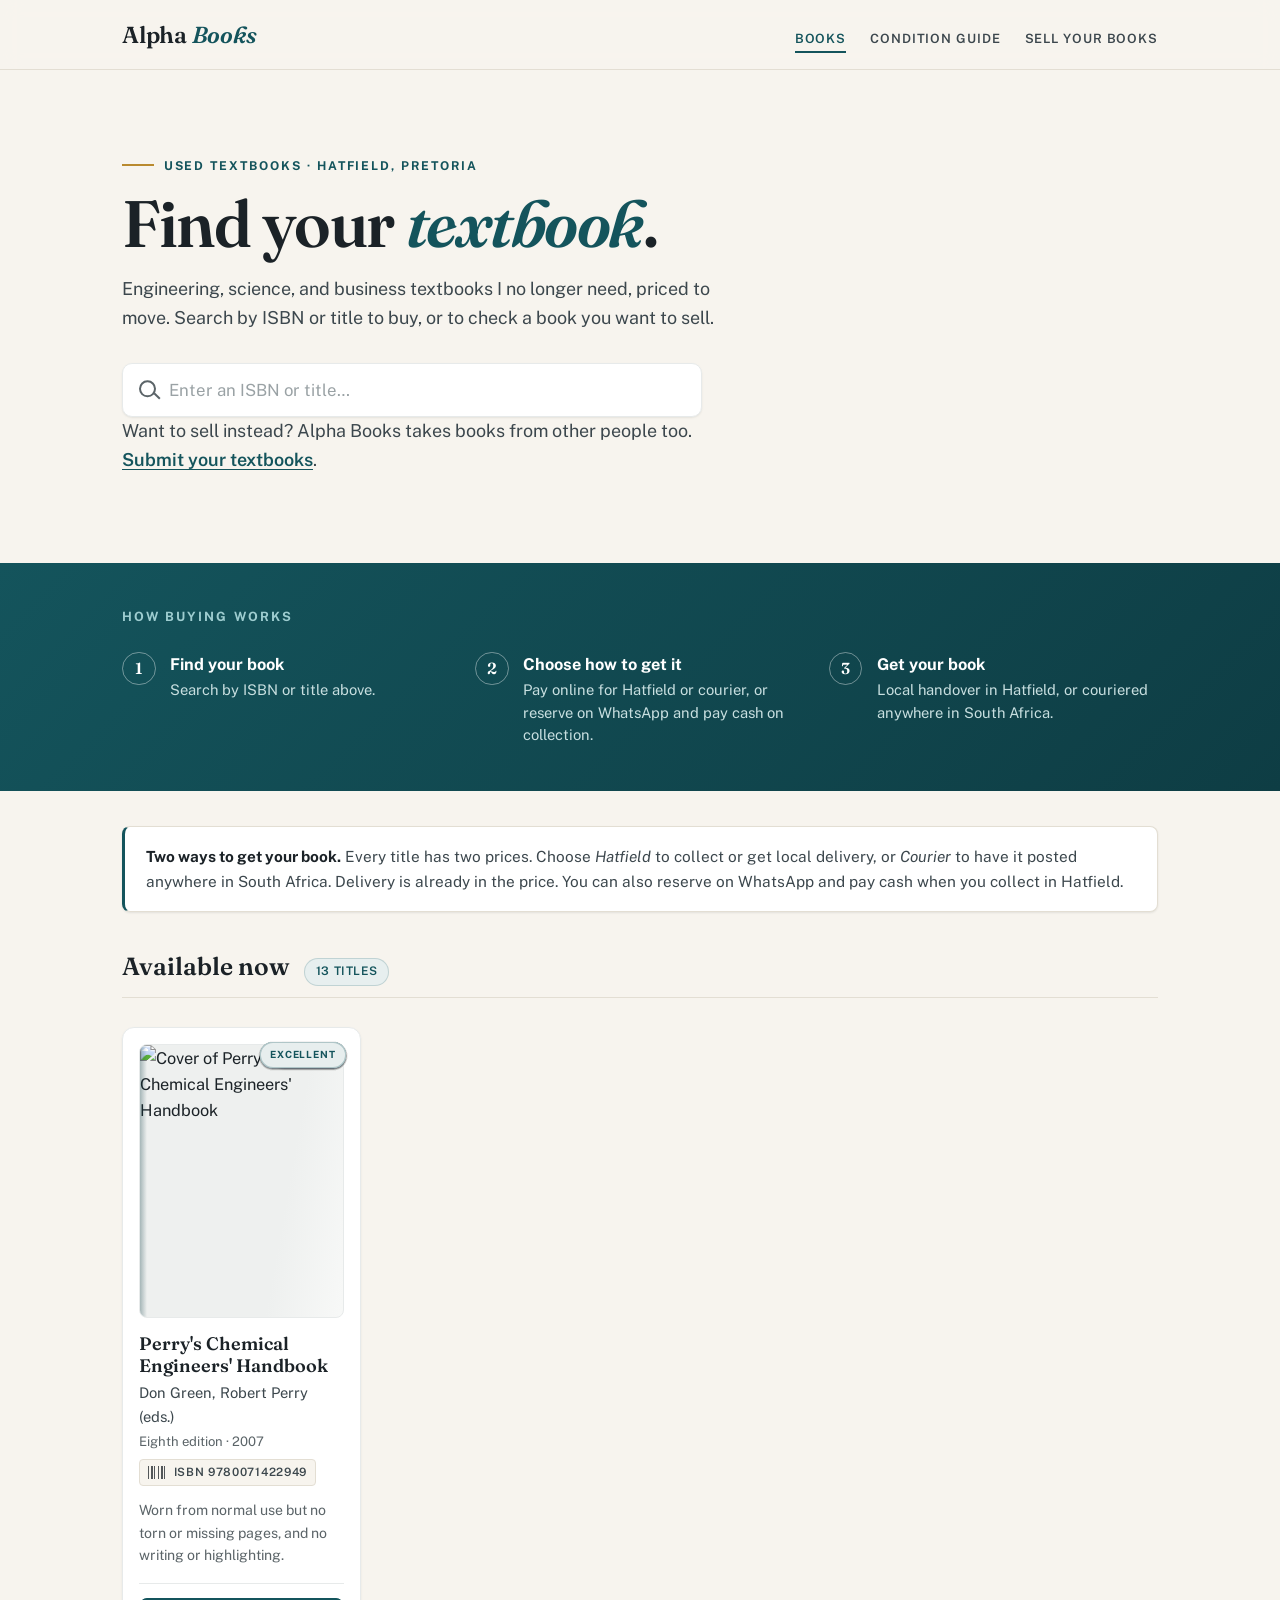
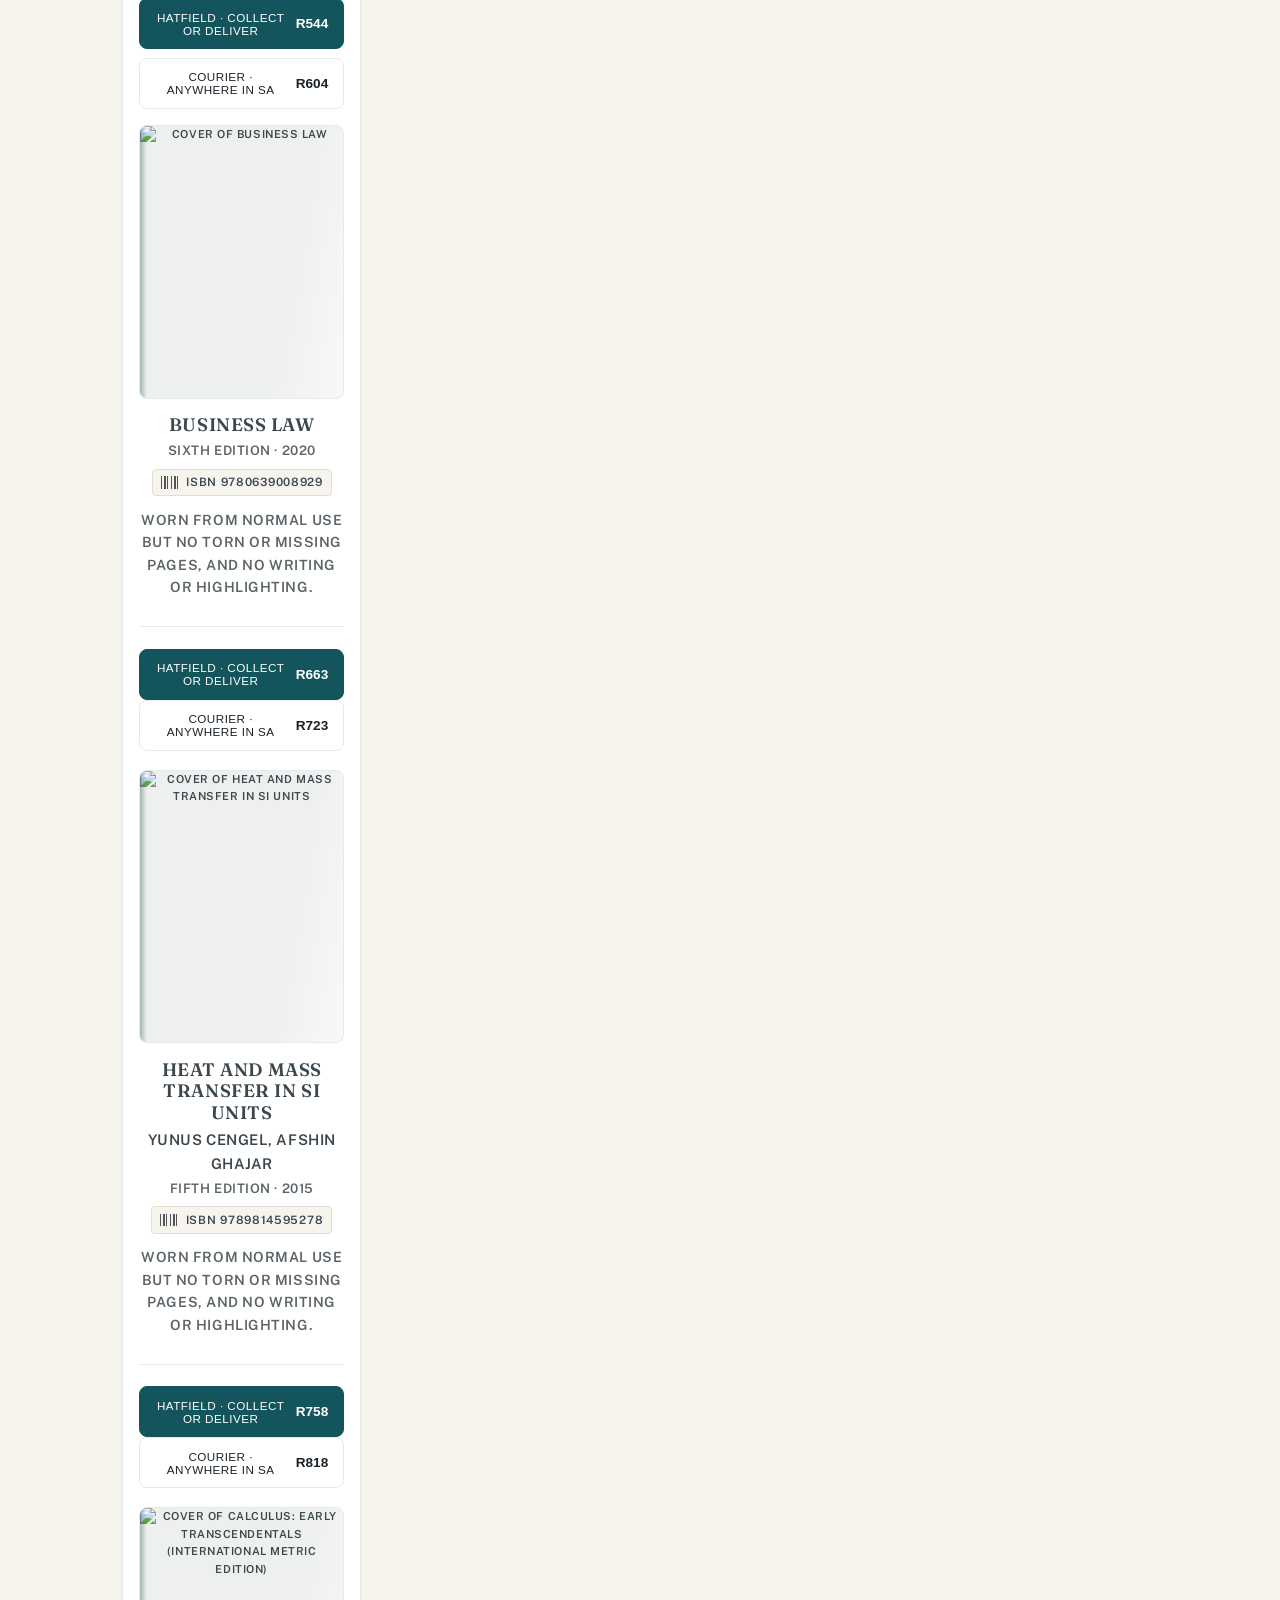
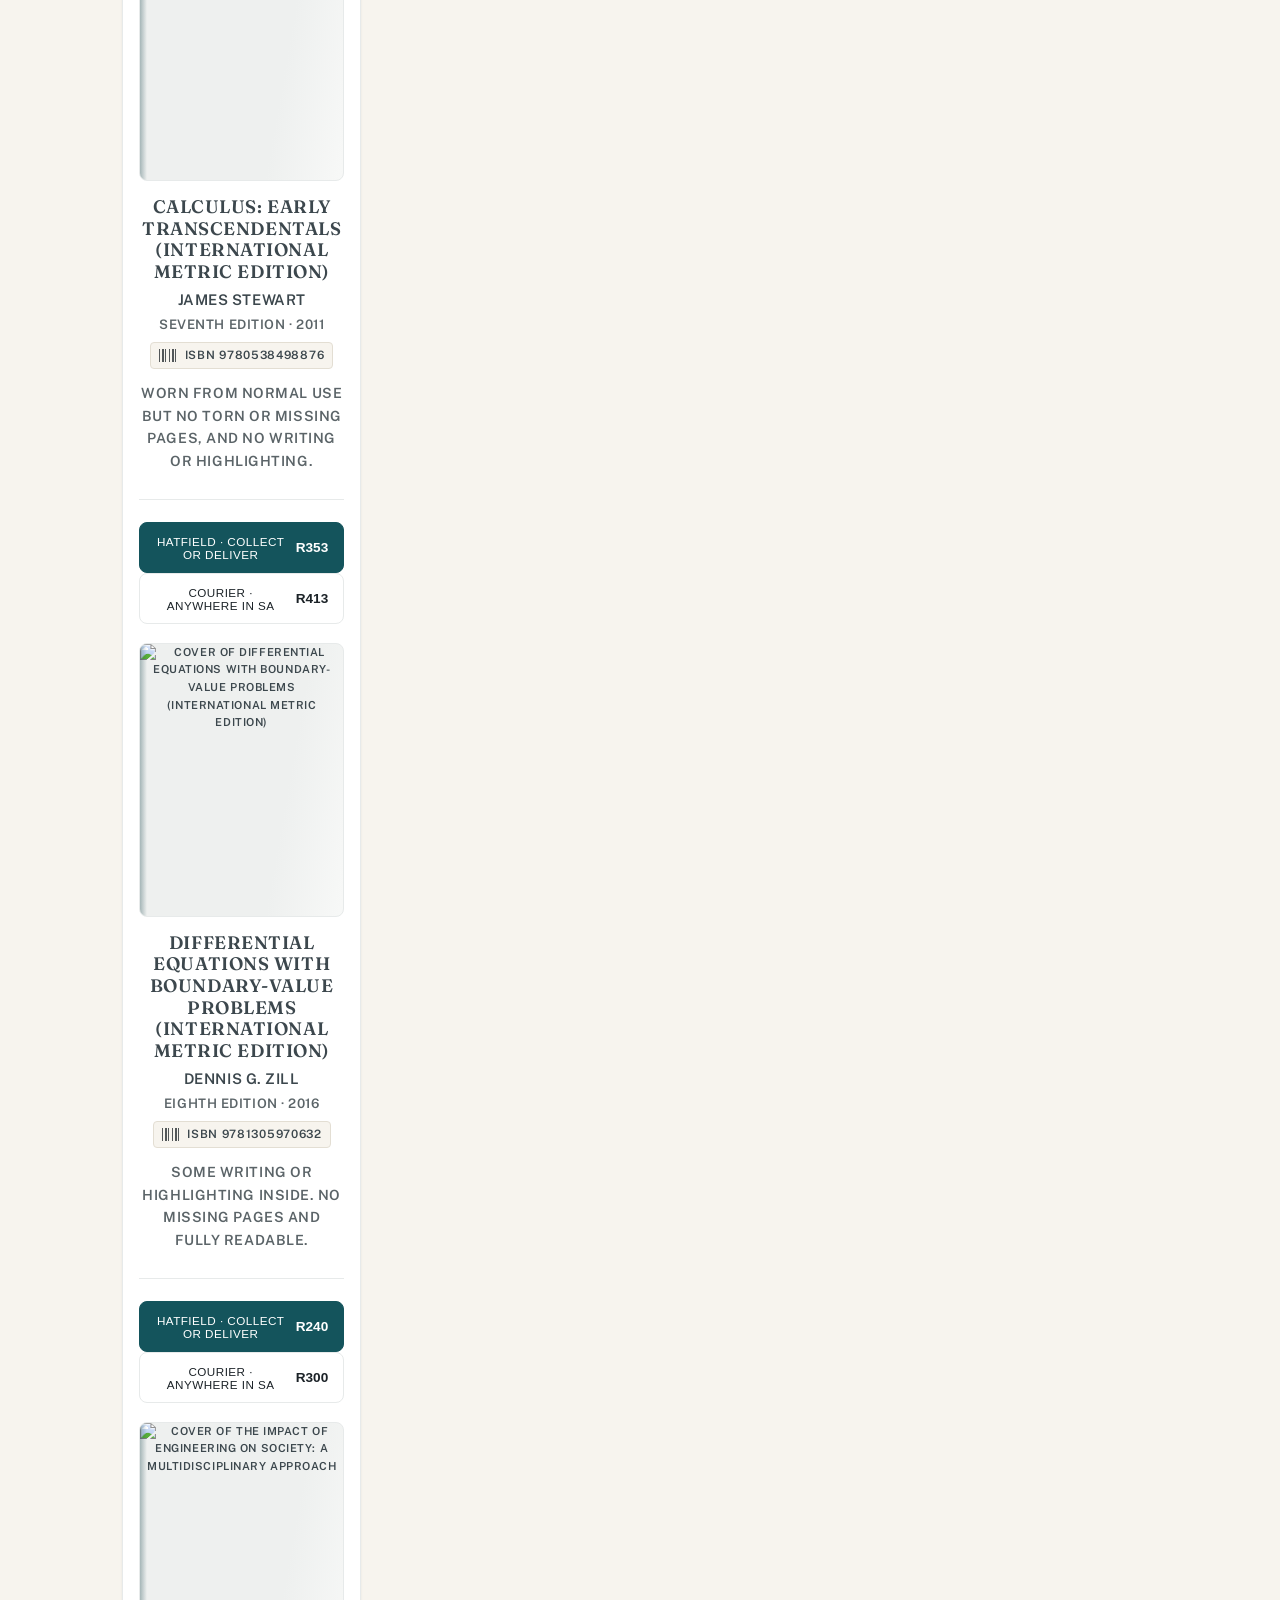
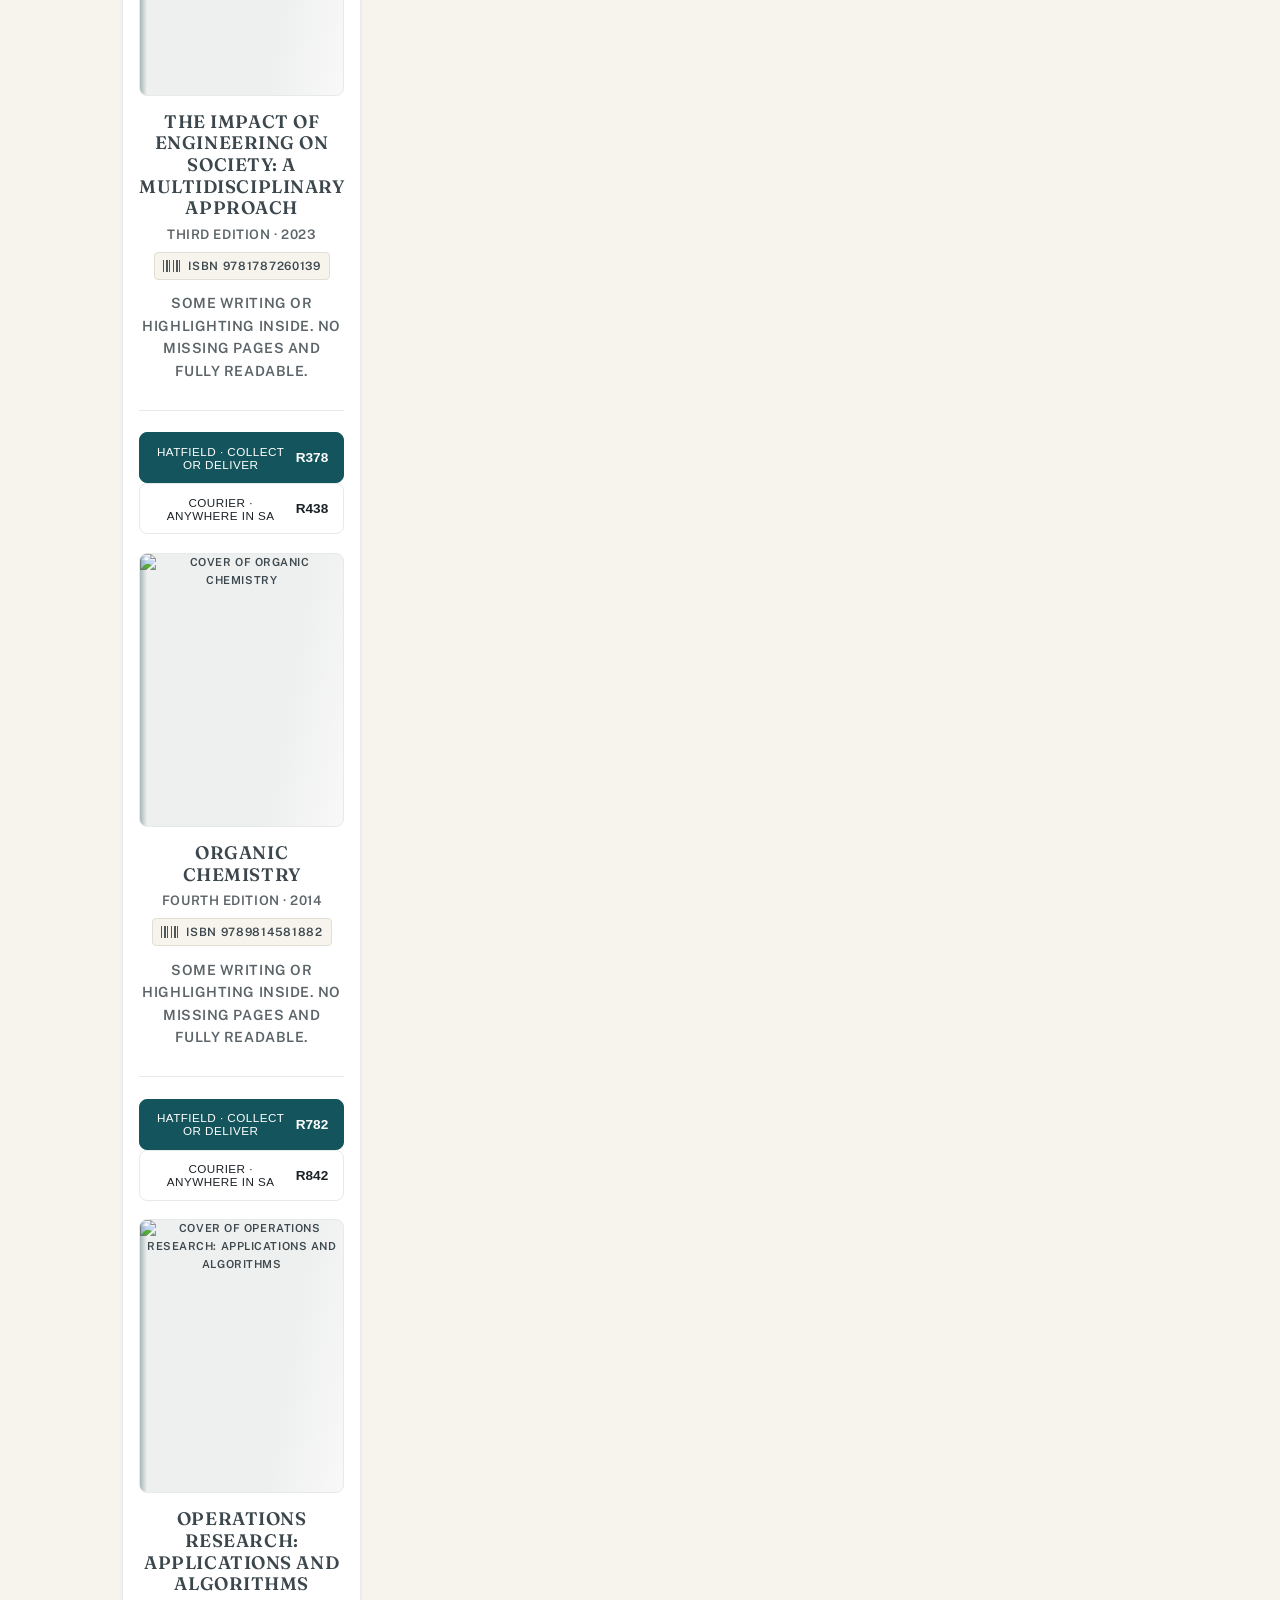
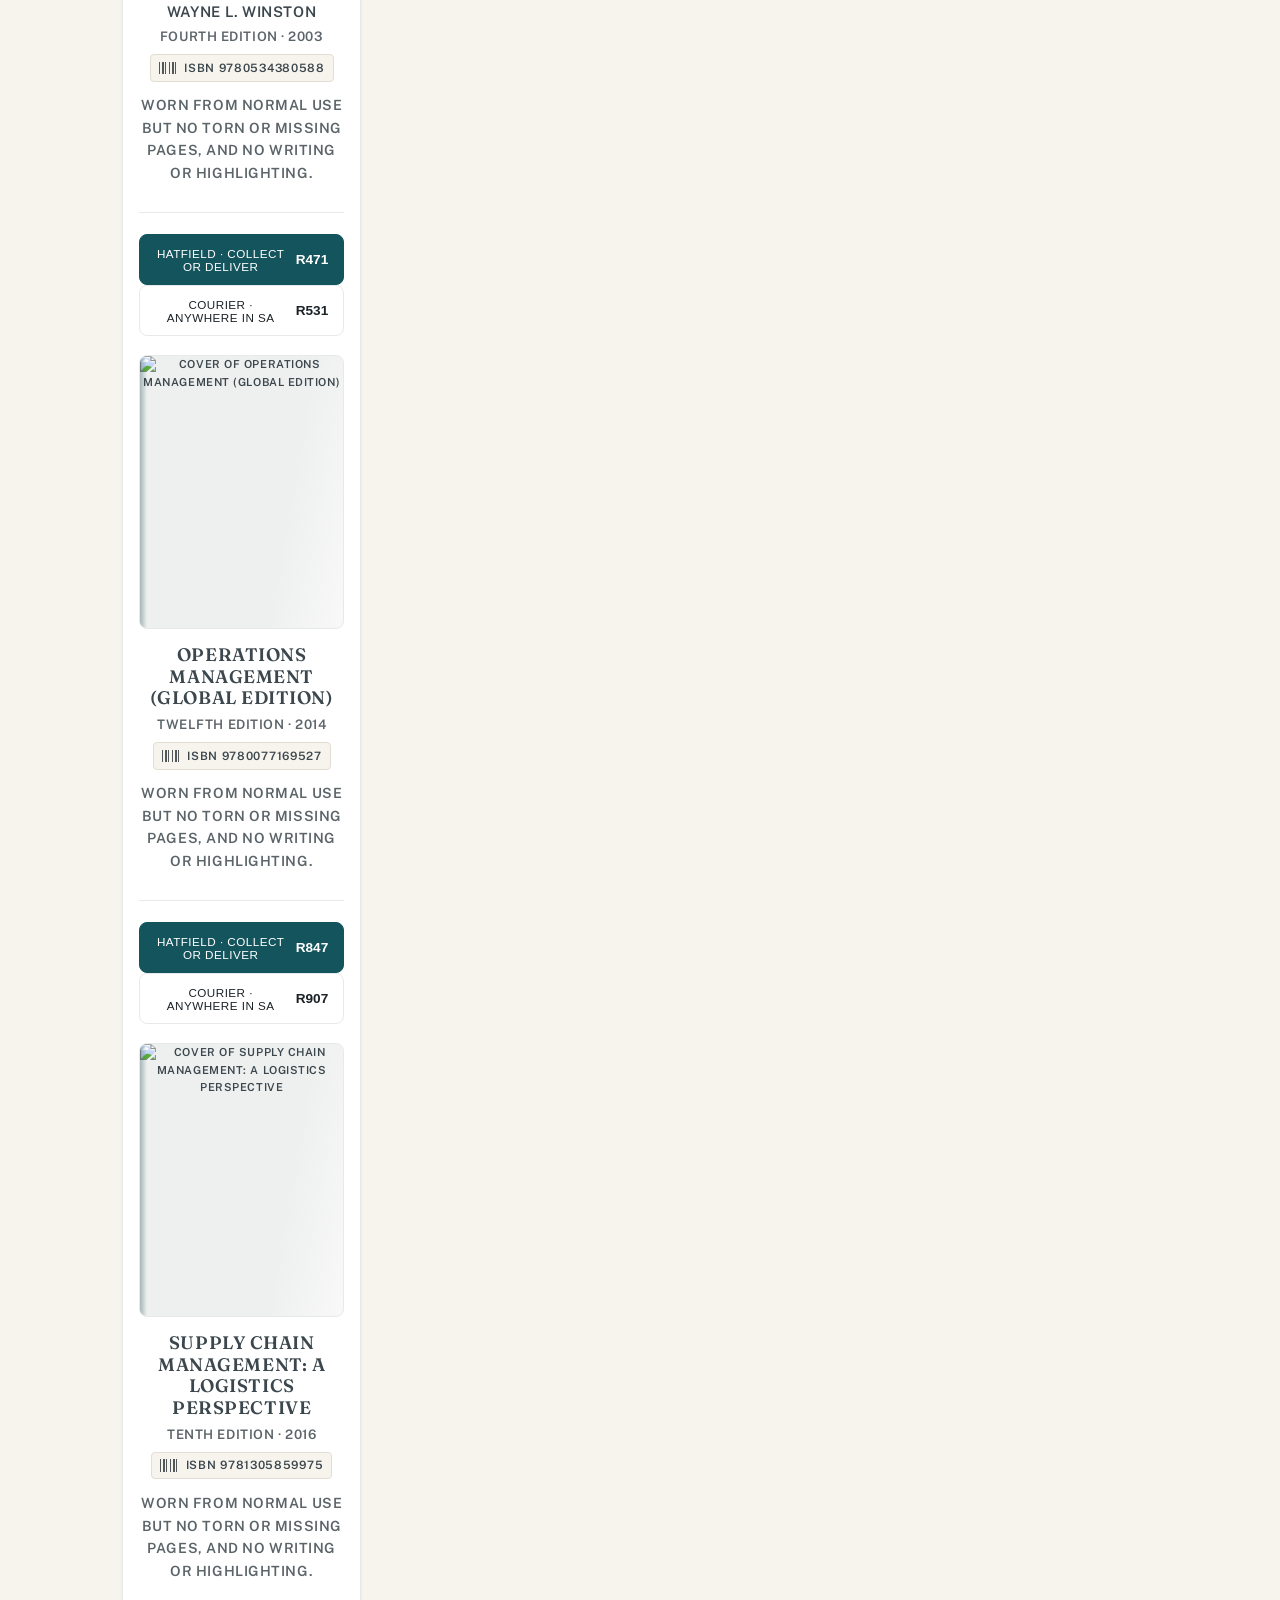
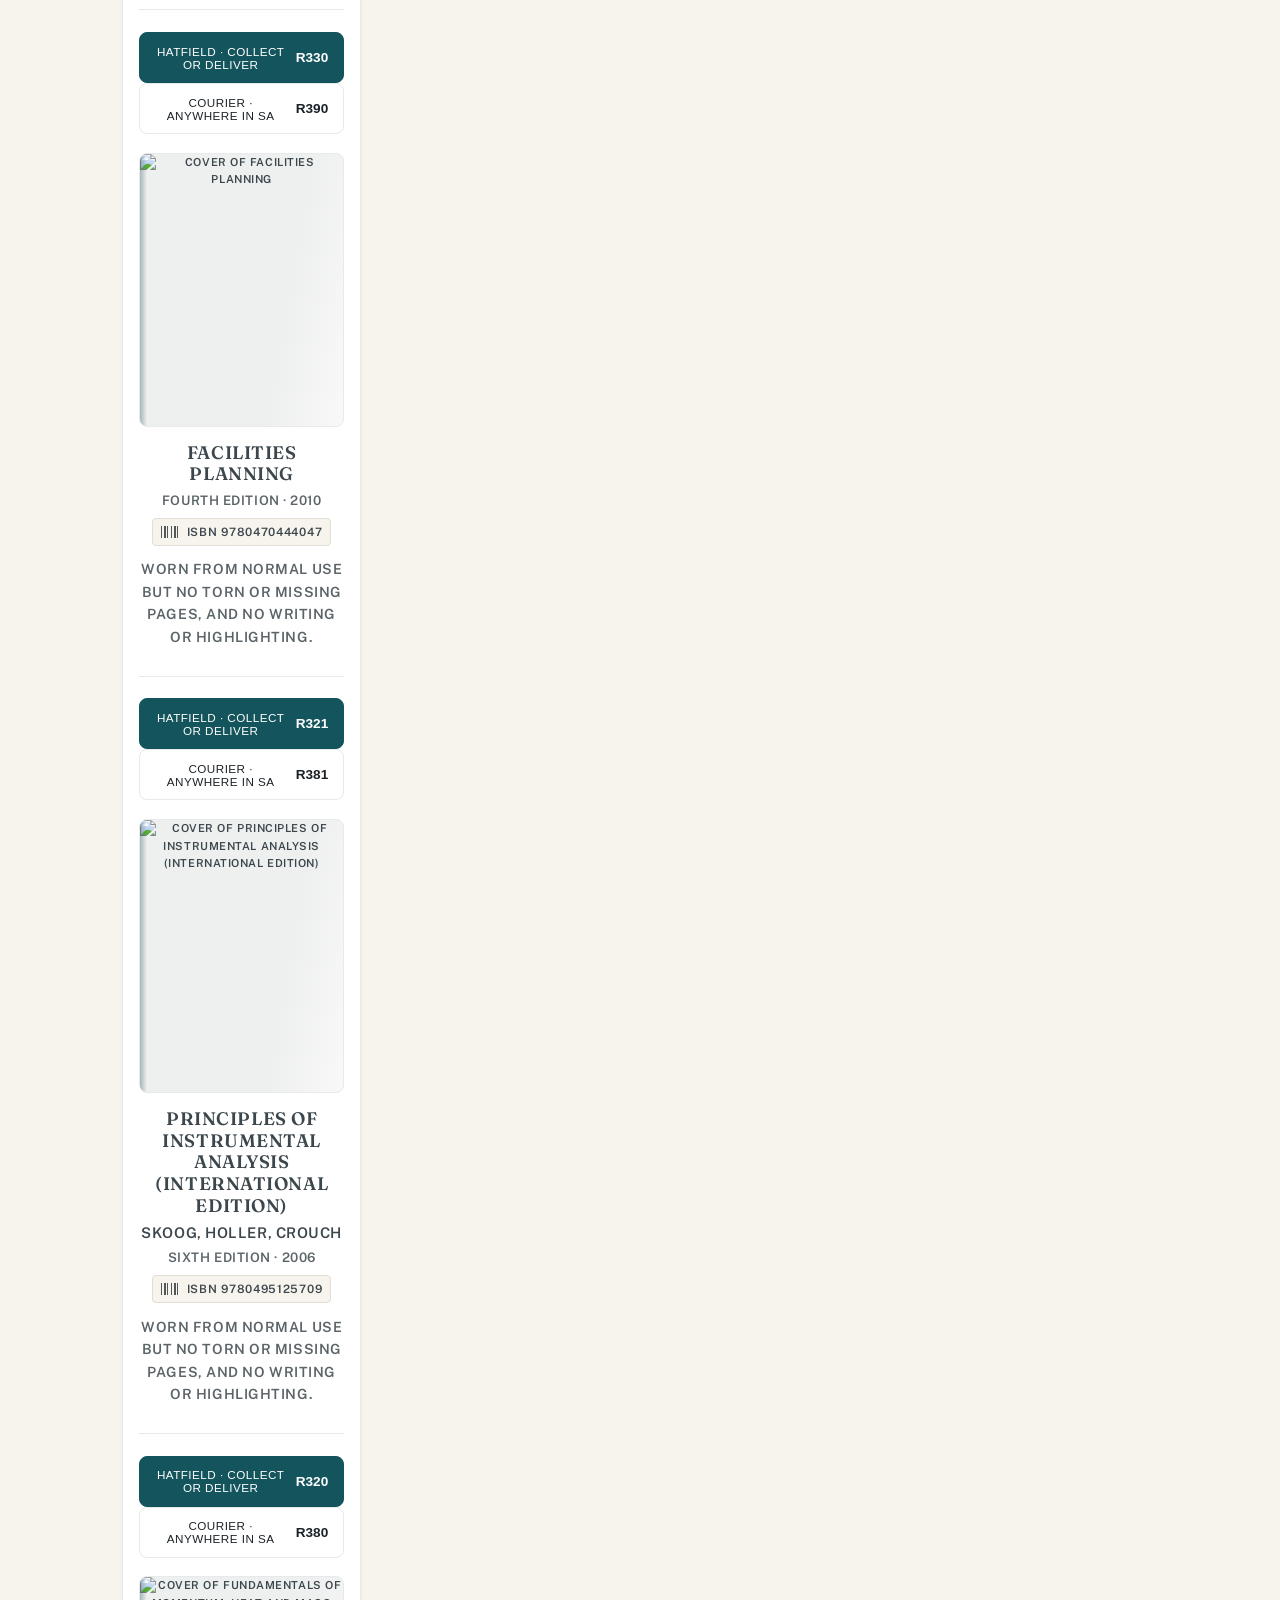
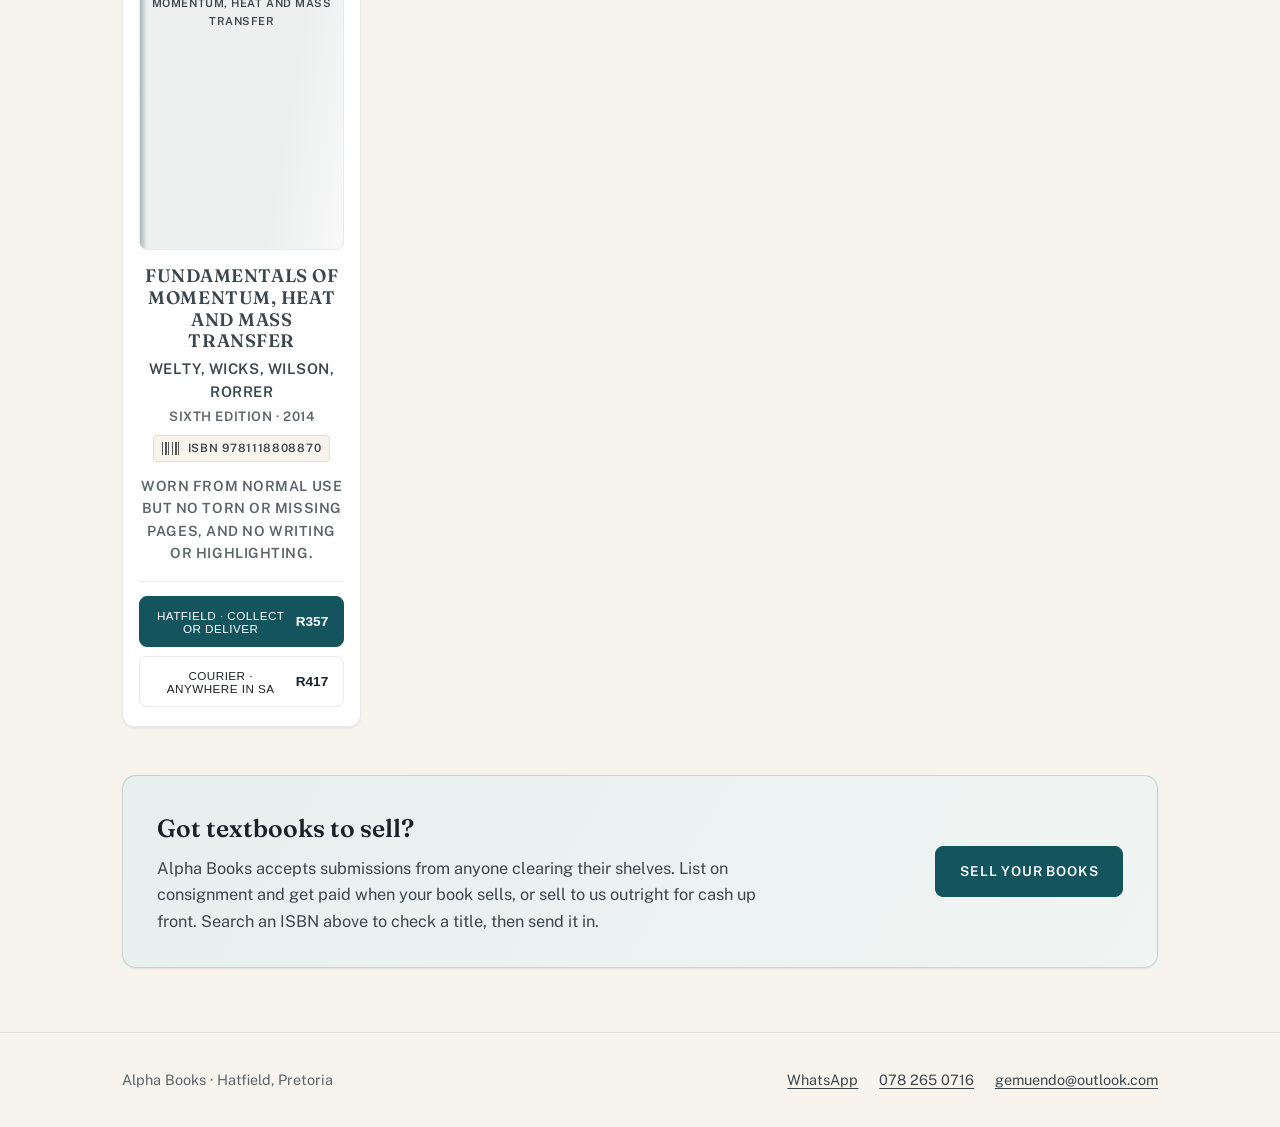
==== commit ade5d4f3: "Add versioning to stylesheet and script links Updated CSS and JS file references to include versioni" ====
--- a/index.html
+++ b/index.html
@@ -11,7 +11,7 @@
 <link rel="preconnect" href="https://fonts.gstatic.com" crossorigin>
 <link href="https://fonts.googleapis.com/css2?family=Fraunces:ital,opsz,wght@0,9..144,400;0,9..144,600;1,9..144,600&family=Public+Sans:wght@400;500;600;700&display=swap" rel="stylesheet">
 
-<link rel="stylesheet" href="styles.css">
+<link rel="stylesheet" href="styles.css?v=2">
 </head>
 <body>
 
@@ -97,7 +97,7 @@
   </div>
 </footer>
 
-<script src="books.js"></script>
-<script src="app.js"></script>
+<script src="books.js?v=2"></script>
+<script src="app.js?v=2"></script>
 </body>
 </html>
--- a/styles.css
+++ b/styles.css
@@ -188,9 +188,14 @@
 
 /* ---------- Shelf ---------- */
 .shelf {
-  display: grid; grid-template-columns: repeat(auto-fill, minmax(min(100%, 268px), 1fr));
-  gap: var(--gap); padding-bottom: 3rem;
-}
+  display: grid;
+  grid-template-columns: 1fr;
+  gap: var(--gap);
+  padding-bottom: 3rem;
+}
+@media (min-width: 480px)  { .shelf { grid-template-columns: repeat(2, 1fr); } }
+@media (min-width: 720px)  { .shelf { grid-template-columns: repeat(3, 1fr); } }
+@media (min-width: 1000px) { .shelf { grid-template-columns: repeat(4, 1fr); } }
 
 .book {
   background: var(--surface); border: 1px solid var(--line-2); border-radius: 12px;
